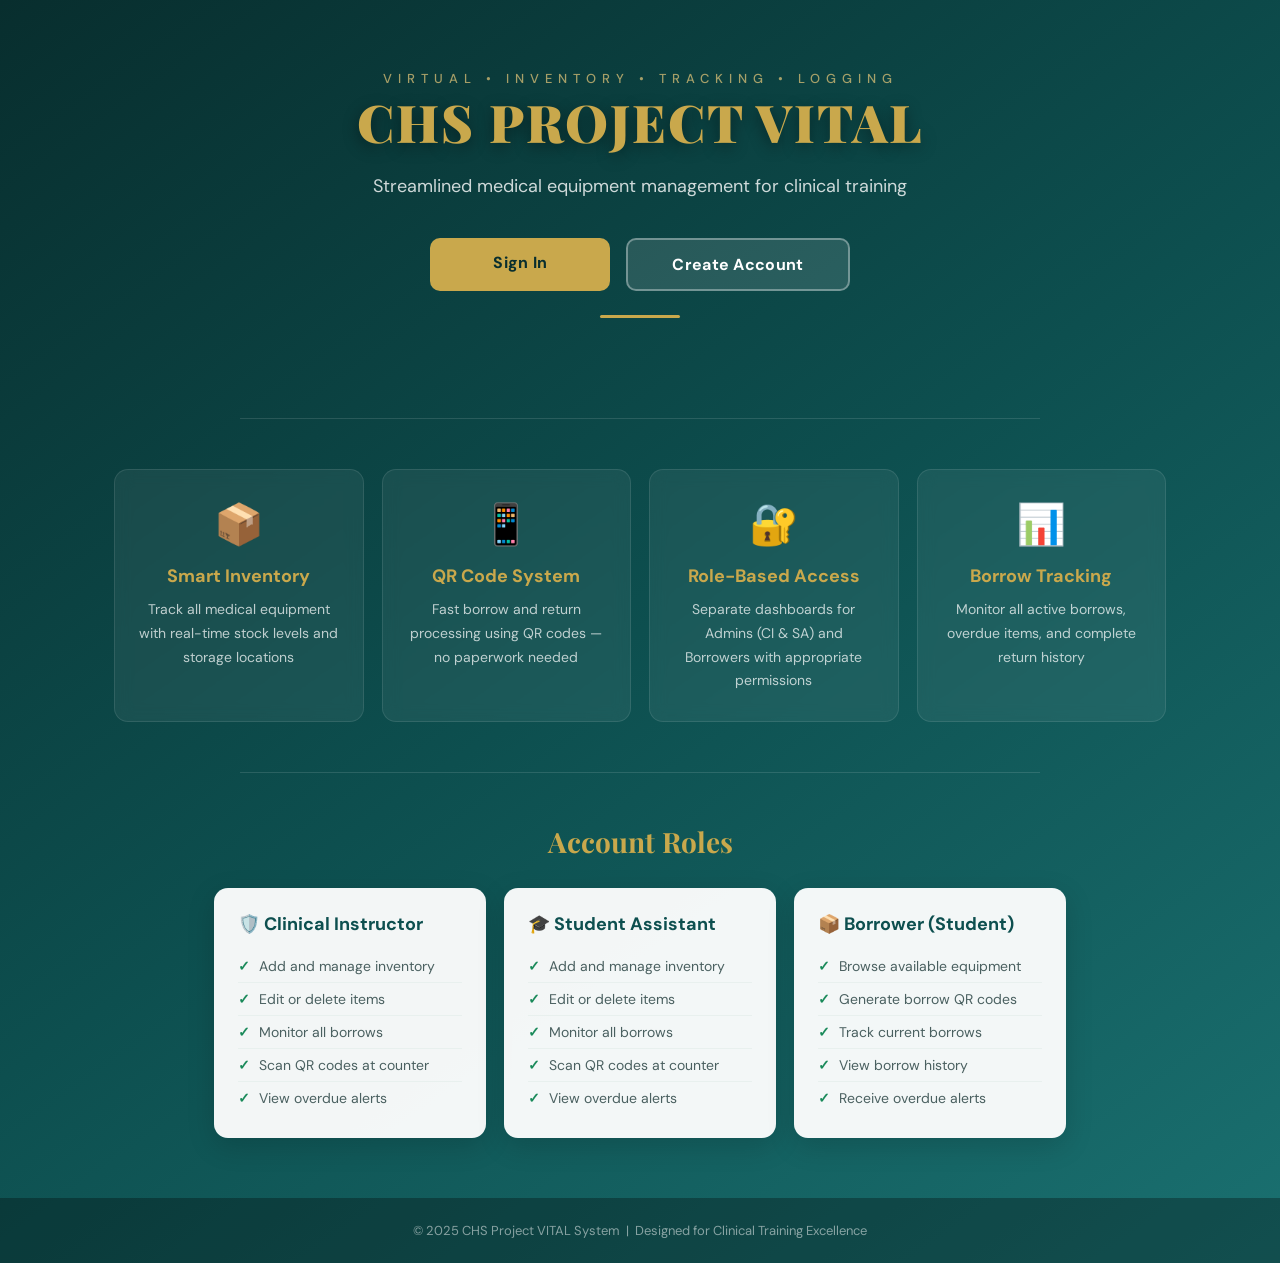
==== index.html @ 92a578ab "Add files via upload" ====
<!DOCTYPE html>
<html lang="en">
<head>
  <meta charset="UTF-8">
  <meta name="viewport" content="width=device-width, initial-scale=1.0">
  <title>CHS VITAL System</title>
  <link rel="stylesheet" href="style.css">
  <style>
    body { padding: 0; background: linear-gradient(145deg, #082e2e 0%, #0d4f4f 50%, #1a7070 100%); min-height: 100vh; }

    .landing-header {
      text-align: center;
      padding: 70px 24px 50px;
      position: relative;
    }

    .landing-header::after {
      content: '';
      display: block;
      width: 80px;
      height: 3px;
      background: var(--accent);
      margin: 24px auto 0;
      border-radius: 2px;
    }

    .landing-header h1 {
      font-family: 'Playfair Display', serif;
      font-size: 52px;
      font-weight: 900;
      color: var(--accent);
      letter-spacing: 2px;
      text-shadow: 0 4px 16px rgba(0,0,0,0.4);
      margin-bottom: 10px;
    }

    .landing-header .sub {
      font-size: 13px;
      color: rgba(232,201,122,0.7);
      letter-spacing: 6px;
      font-weight: 500;
      margin-bottom: 0;
      text-shadow: none;
    }

    .landing-header .tagline {
      font-size: 18px;
      color: rgba(255,255,255,0.8);
      margin-top: 18px;
      font-weight: 400;
      text-shadow: none;
    }

    .cta-row {
      display: flex;
      gap: 16px;
      justify-content: center;
      flex-wrap: wrap;
      margin-top: 40px;
    }

    .cta-btn {
      padding: 14px 44px;
      font-size: 16px;
      font-weight: 700;
      border: none;
      border-radius: 10px;
      cursor: pointer;
      text-decoration: none;
      display: inline-block;
      min-width: 180px;
      text-align: center;
      transition: all 0.3s ease;
      font-family: 'DM Sans', sans-serif;
      letter-spacing: 0.3px;
    }

    .cta-primary {
      background: var(--accent);
      color: var(--primary-dark);
    }

    .cta-primary:hover {
      background: var(--accent-light);
      transform: translateY(-3px);
      box-shadow: 0 10px 28px rgba(201,168,76,0.35);
      text-decoration: none;
    }

    .cta-secondary {
      background: rgba(255,255,255,0.12);
      color: white;
      border: 2px solid rgba(255,255,255,0.35);
    }

    .cta-secondary:hover {
      background: rgba(255,255,255,0.2);
      transform: translateY(-3px);
      text-decoration: none;
      color: white;
    }

    .divider-line {
      border: none;
      border-top: 1px solid rgba(255,255,255,0.12);
      max-width: 800px;
      margin: 50px auto;
    }

    .features {
      display: grid;
      grid-template-columns: repeat(auto-fit, minmax(240px, 1fr));
      gap: 18px;
      max-width: 1100px;
      margin: 0 auto;
      padding: 0 24px;
    }

    .feature-card {
      background: rgba(255,255,255,0.06);
      border: 1px solid rgba(255,255,255,0.1);
      backdrop-filter: blur(8px);
      padding: 28px 24px;
      border-radius: 14px;
      text-align: center;
      transition: all 0.3s ease;
    }

    .feature-card:hover {
      background: rgba(255,255,255,0.1);
      transform: translateY(-4px);
      box-shadow: 0 12px 32px rgba(0,0,0,0.2);
    }

    .feature-icon { font-size: 40px; margin-bottom: 14px; }

    .feature-card h3 { color: var(--accent); font-size: 18px; margin-bottom: 10px; text-shadow: none; }
    .feature-card p  { color: rgba(255,255,255,0.72); font-size: 14px; line-height: 1.7; }

    .roles-section {
      max-width: 900px;
      margin: 0 auto;
      padding: 0 24px 60px;
    }

    .roles-title {
      text-align: center;
      color: var(--accent);
      font-family: 'Playfair Display', serif;
      font-size: 28px;
      margin-bottom: 28px;
      text-shadow: none;
    }

    .roles-grid {
      display: grid;
      grid-template-columns: repeat(auto-fit, minmax(240px, 1fr));
      gap: 18px;
    }

    .role-card {
      background: rgba(255,255,255,0.95);
      padding: 24px;
      border-radius: 14px;
      box-shadow: 0 8px 28px rgba(0,0,0,0.15);
    }

    .role-card h3 { color: var(--primary); font-size: 18px; margin-bottom: 14px; text-shadow: none; }
    .role-card ul { list-style: none; padding: 0; }
    .role-card li {
      padding: 7px 0;
      border-bottom: 1px solid #e8f0ee;
      font-size: 14px;
      color: #4a6060;
    }
    .role-card li:last-child { border-bottom: none; }
    .role-card li::before { content: "✓ "; color: var(--success); font-weight: 700; margin-right: 6px; }

    footer {
      background: rgba(0,0,0,0.3);
      color: rgba(255,255,255,0.5);
      text-align: center;
      padding: 24px;
      font-size: 13px;
    }

    @media (max-width: 600px) {
      .landing-header h1 { font-size: 34px; }
      .landing-header .tagline { font-size: 15px; }
      .cta-row { flex-direction: column; align-items: center; }
      .cta-btn { width: 100%; max-width: 300px; }
    }
  </style>
</head>
<body>

<div class="landing-header">
  <p class="sub">VIRTUAL • INVENTORY • TRACKING • LOGGING</p>
  <h1>CHS PROJECT VITAL</h1>
  <p class="tagline">Streamlined medical equipment management for clinical training</p>

  <div class="cta-row">
    <a href="login.html"    class="cta-btn cta-primary">Sign In</a>
    <a href="register.html" class="cta-btn cta-secondary">Create Account</a>
  </div>
</div>

<hr class="divider-line">

<div class="features">
  <div class="feature-card">
    <div class="feature-icon">📦</div>
    <h3>Smart Inventory</h3>
    <p>Track all medical equipment with real-time stock levels and storage locations</p>
  </div>
  <div class="feature-card">
    <div class="feature-icon">📱</div>
    <h3>QR Code System</h3>
    <p>Fast borrow and return processing using QR codes — no paperwork needed</p>
  </div>
  <div class="feature-card">
    <div class="feature-icon">🔐</div>
    <h3>Role-Based Access</h3>
    <p>Separate dashboards for Admins (CI & SA) and Borrowers with appropriate permissions</p>
  </div>
  <div class="feature-card">
    <div class="feature-icon">📊</div>
    <h3>Borrow Tracking</h3>
    <p>Monitor all active borrows, overdue items, and complete return history</p>
  </div>
</div>

<hr class="divider-line">

<div class="roles-section">
  <h2 class="roles-title">Account Roles</h2>
  <div class="roles-grid">
    <div class="role-card">
      <h3>🛡️ Clinical Instructor</h3>
      <ul>
        <li>Add and manage inventory</li>
        <li>Edit or delete items</li>
        <li>Monitor all borrows</li>
        <li>Scan QR codes at counter</li>
        <li>View overdue alerts</li>
      </ul>
    </div>
    <div class="role-card">
      <h3>🎓 Student Assistant</h3>
      <ul>
        <li>Add and manage inventory</li>
        <li>Edit or delete items</li>
        <li>Monitor all borrows</li>
        <li>Scan QR codes at counter</li>
        <li>View overdue alerts</li>
      </ul>
    </div>
    <div class="role-card">
      <h3>📦 Borrower (Student)</h3>
      <ul>
        <li>Browse available equipment</li>
        <li>Generate borrow QR codes</li>
        <li>Track current borrows</li>
        <li>View borrow history</li>
        <li>Receive overdue alerts</li>
      </ul>
    </div>
  </div>
</div>

<footer>
  &copy; 2025 CHS Project VITAL System &nbsp;|&nbsp; Designed for Clinical Training Excellence
</footer>

<script src="app.js"></script>
</body>
</html>
---- style.css ----
@import url('https://fonts.googleapis.com/css2?family=Playfair+Display:wght@700;900&family=DM+Sans:wght@300;400;500;600;700&display=swap');

:root {
  --primary: #0d4f4f;
  --primary-light: #1a7070;
  --primary-dark: #082e2e;
  --accent: #c9a84c;
  --accent-light: #e8c97a;
  --danger: #c0392b;
  --success: #1a8a5a;
  --warning: #d4830a;
  --surface: #ffffff;
  --surface-alt: #f4f7f6;
  --border: #d0ddd9;
  --text-main: #1a2e2e;
  --text-muted: #5a7070;
  --shadow-sm: 0 2px 8px rgba(13,79,79,0.08);
  --shadow-md: 0 6px 24px rgba(13,79,79,0.12);
  --shadow-lg: 0 16px 48px rgba(13,79,79,0.18);
  --radius: 10px;
  --radius-lg: 16px;
}

* {
  margin: 0;
  padding: 0;
  box-sizing: border-box;
}

body {
  font-family: 'DM Sans', sans-serif;
  background: #eaf2f0;
  min-height: 100vh;
  color: var(--text-main);
}

body.dashboard-body {
  background: #e8f0ef;
  padding: 0;
}

/* ─── PAGE HEADER ─────────────────────────────── */
.page-header {
  background: linear-gradient(135deg, var(--primary-dark) 0%, var(--primary) 60%, var(--primary-light) 100%);
  padding: 28px 30px;
  text-align: center;
  border-bottom: 3px solid var(--accent);
  position: relative;
  overflow: hidden;
}

.page-header::before {
  content: '';
  position: absolute;
  inset: 0;
  background: url("data:image/svg+xml,%3Csvg width='60' height='60' viewBox='0 0 60 60' xmlns='http://www.w3.org/2000/svg'%3E%3Cg fill='none' fill-rule='evenodd'%3E%3Cg fill='%23c9a84c' fill-opacity='0.06'%3E%3Cpath d='M36 34v-4h-2v4h-4v2h4v4h2v-4h4v-2h-4zm0-30V0h-2v4h-4v2h4v4h2V6h4V4h-4zM6 34v-4H4v4H0v2h4v4h2v-4h4v-2H6zM6 4V0H4v4H0v2h4v4h2V6h4V4H6z'/%3E%3C/g%3E%3C/g%3E%3C/svg%3E");
  pointer-events: none;
}

.header-title {
  font-family: 'Playfair Display', serif;
  font-size: 38px;
  font-weight: 900;
  color: var(--accent);
  letter-spacing: 2px;
  text-shadow: 0 2px 8px rgba(0,0,0,0.4);
  position: relative;
}

.header-subtitle {
  font-size: 13px;
  color: rgba(232, 201, 122, 0.85);
  letter-spacing: 6px;
  margin-top: 8px;
  font-weight: 500;
  position: relative;
}

@media (max-width: 600px) {
  .page-header { padding: 20px 15px; }
  .header-title { font-size: 24px; letter-spacing: 1px; }
  .header-subtitle { font-size: 10px; letter-spacing: 3px; }
}

/* ─── NAVBAR ──────────────────────────────────── */
.navbar {
  background: var(--surface);
  padding: 14px 24px;
  display: flex;
  justify-content: space-between;
  align-items: center;
  box-shadow: var(--shadow-sm);
  border-bottom: 1px solid var(--border);
  position: sticky;
  top: 0;
  z-index: 100;
}

.navbar h1 {
  font-family: 'DM Sans', sans-serif;
  font-size: 18px;
  font-weight: 700;
  color: var(--primary);
}

.navbar-right {
  display: flex;
  gap: 12px;
  align-items: center;
}

.navbar-right span {
  font-size: 14px;
  color: var(--text-muted);
  font-weight: 500;
}

.navbar-right strong {
  color: var(--primary);
}

/* ─── HAMBURGER / SIDE MENU ───────────────────── */
.menu-toggle {
  background: transparent !important;
  color: var(--primary) !important;
  font-size: 22px !important;
  padding: 6px 10px !important;
  margin: 0 !important;
  border: 1.5px solid var(--border) !important;
  border-radius: 8px !important;
  cursor: pointer;
  width: auto !important;
  transition: all 0.2s ease;
}

.menu-toggle:hover {
  background: var(--surface-alt) !important;
  transform: none !important;
  box-shadow: none !important;
}

.side-menu {
  position: fixed;
  right: -320px;
  top: 0;
  width: 290px;
  height: 100vh;
  background: var(--primary-dark);
  box-shadow: -4px 0 20px rgba(0,0,0,0.25);
  z-index: 999;
  transition: right 0.3s ease;
  padding: 20px;
}

.side-menu.active {
  right: 0;
  display: block;
}

.side-menu .close-btn {
  position: absolute;
  top: 14px;
  right: 14px;
  background: rgba(255,255,255,0.1);
  border: none;
  border-radius: 50%;
  width: 32px;
  height: 32px;
  font-size: 16px;
  cursor: pointer;
  color: white;
  display: flex;
  align-items: center;
  justify-content: center;
}

.side-menu-header {
  padding: 20px 0 24px;
  border-bottom: 1px solid rgba(255,255,255,0.1);
  margin-bottom: 16px;
}

.side-menu-header p {
  color: rgba(255,255,255,0.6);
  font-size: 12px;
  margin-top: 4px;
}

.side-menu-header strong {
  color: var(--accent);
  font-size: 15px;
  display: block;
}

.side-menu .menu-content {
  display: flex;
  flex-direction: column;
  gap: 6px;
}

.side-menu .menu-btn {
  padding: 12px 16px;
  background: rgba(255,255,255,0.07);
  border: 1px solid rgba(255,255,255,0.1);
  border-radius: 8px;
  cursor: pointer;
  text-align: left;
  font-size: 14px;
  font-weight: 500;
  transition: all 0.2s ease;
  width: 100%;
  color: rgba(255,255,255,0.88);
  font-family: 'DM Sans', sans-serif;
}

.side-menu .menu-btn:hover {
  background: rgba(201, 168, 76, 0.2);
  border-color: rgba(201, 168, 76, 0.4);
  transform: translateX(4px);
}

.side-menu .menu-btn.danger {
  color: #ff8080;
}

/* ─── MODALS ──────────────────────────────────── */
.modal {
  display: none;
  position: fixed;
  z-index: 1000;
  inset: 0;
  background: rgba(8,46,46,0.55);
  backdrop-filter: blur(4px);
  animation: fadeIn 0.25s ease;
}

.modal.active {
  display: flex;
  justify-content: center;
  align-items: center;
  padding: 20px;
}

.modal-content {
  background: var(--surface);
  border-radius: var(--radius-lg);
  box-shadow: var(--shadow-lg);
  max-width: 480px;
  width: 100%;
  max-height: 90vh;
  overflow-y: auto;
}

.modal-header {
  display: flex;
  justify-content: space-between;
  align-items: center;
  padding: 18px 24px;
  background: var(--primary);
  border-radius: var(--radius-lg) var(--radius-lg) 0 0;
}

.modal-header h3 {
  color: var(--accent);
  font-family: 'Playfair Display', serif;
  font-size: 18px;
  font-weight: 700;
  margin: 0;
  text-shadow: none;
}

.modal-header .close-btn {
  background: rgba(255,255,255,0.15);
  border: none;
  border-radius: 50%;
  width: 30px;
  height: 30px;
  font-size: 16px;
  cursor: pointer;
  color: white;
  display: flex;
  align-items: center;
  justify-content: center;
}

.modal-body {
  padding: 28px 24px;
  background: var(--surface);
  color: var(--text-main);
}

@keyframes fadeIn {
  from { opacity: 0; }
  to { opacity: 1; }
}

/* ─── AUTH CONTAINER ──────────────────────────── */
.auth-page {
  min-height: 100vh;
  background: linear-gradient(145deg, var(--primary-dark) 0%, var(--primary) 50%, var(--primary-light) 100%);
  display: flex;
  flex-direction: column;
  align-items: center;
  justify-content: flex-start;
  padding: 0 16px 40px;
}

.auth-header {
  padding: 36px 30px 28px;
  text-align: center;
  width: 100%;
  max-width: 500px;
  border-bottom: 1px solid rgba(201, 168, 76, 0.25);
  margin-bottom: 28px;
}

.auth-header .logo-text {
  font-family: 'Playfair Display', serif;
  font-size: 32px;
  font-weight: 900;
  color: var(--accent);
  letter-spacing: 1.5px;
  display: block;
}

.auth-header .logo-sub {
  font-size: 11px;
  color: rgba(232, 201, 122, 0.7);
  letter-spacing: 5px;
  margin-top: 6px;
  display: block;
}

.auth-card {
  background: var(--surface);
  border-radius: var(--radius-lg);
  box-shadow: var(--shadow-lg);
  padding: 36px 32px;
  width: 100%;
  max-width: 460px;
  animation: slideUp 0.4s ease;
}

.auth-card h2 {
  font-family: 'Playfair Display', serif;
  font-size: 26px;
  color: var(--primary);
  margin-bottom: 6px;
  text-shadow: none;
}

.auth-card .subtitle {
  font-size: 14px;
  color: var(--text-muted);
  margin-bottom: 28px;
}

@keyframes slideUp {
  from { opacity: 0; transform: translateY(24px); }
  to { opacity: 1; transform: translateY(0); }
}

/* ─── FORM ELEMENTS ───────────────────────────── */
.form-group {
  margin-bottom: 18px;
}

label {
  display: block;
  margin-bottom: 6px;
  color: var(--text-main);
  font-weight: 600;
  font-size: 13px;
  letter-spacing: 0.3px;
}

input, select, textarea {
  width: 100%;
  padding: 11px 14px;
  border: 1.5px solid var(--border);
  border-radius: var(--radius);
  font-size: 15px;
  color: var(--text-main);
  background: var(--surface);
  transition: border-color 0.25s, box-shadow 0.25s;
  font-family: 'DM Sans', sans-serif;
}

input:focus, select:focus, textarea:focus {
  outline: none;
  border-color: var(--primary);
  box-shadow: 0 0 0 3px rgba(13,79,79,0.1);
}

input::placeholder { color: #a0b0b0; }

/* ─── BUTTONS ─────────────────────────────────── */
button {
  background: var(--primary);
  color: white;
  border: none;
  padding: 12px 18px;
  width: 100%;
  border-radius: var(--radius);
  font-size: 15px;
  font-weight: 600;
  cursor: pointer;
  transition: all 0.25s ease;
  margin-top: 8px;
  font-family: 'DM Sans', sans-serif;
  letter-spacing: 0.2px;
}

button:hover:not(:disabled) {
  background: var(--primary-light);
  transform: translateY(-2px);
  box-shadow: 0 6px 18px rgba(13,79,79,0.3);
}

button:disabled {
  opacity: 0.55;
  cursor: not-allowed;
}

.btn-accent {
  background: var(--accent) !important;
  color: var(--primary-dark) !important;
}

.btn-accent:hover:not(:disabled) {
  background: var(--accent-light) !important;
  box-shadow: 0 6px 18px rgba(201,168,76,0.35) !important;
}

.btn-danger {
  background: var(--danger) !important;
  color: white !important;
}

.btn-danger:hover:not(:disabled) {
  background: #a93226 !important;
}

.btn-success {
  background: var(--success) !important;
  color: white !important;
}

.btn-secondary {
  background: var(--surface-alt) !important;
  color: var(--text-main) !important;
  border: 1.5px solid var(--border);
}

.btn-sm {
  padding: 7px 14px !important;
  font-size: 13px !important;
  width: auto !important;
  margin-top: 0 !important;
}

/* ─── AUTH LINKS ──────────────────────────────── */
.auth-link {
  text-align: center;
  margin-top: 20px;
  font-size: 14px;
  color: var(--text-muted);
}

.auth-link a {
  color: var(--primary);
  font-weight: 600;
  text-decoration: none;
}

.auth-link a:hover { text-decoration: underline; }

/* ─── DASHBOARD LAYOUT ────────────────────────── */
.dashboard-main {
  padding: 24px 20px 40px;
  max-width: 900px;
  margin: 0 auto;
}

/* ─── TABS ────────────────────────────────────── */
.tabs {
  display: flex;
  gap: 0;
  margin-bottom: 28px;
  background: var(--surface);
  border-radius: var(--radius);
  padding: 5px;
  box-shadow: var(--shadow-sm);
}

.tab-btn {
  flex: 1;
  padding: 10px 14px;
  background: transparent;
  border: none;
  border-radius: 7px;
  cursor: pointer;
  font-weight: 600;
  font-size: 13px;
  color: var(--text-muted);
  transition: all 0.25s ease;
  font-family: 'DM Sans', sans-serif;
  position: relative;
  white-space: nowrap;
}

.tab-btn.active {
  background: var(--primary);
  color: white;
  box-shadow: var(--shadow-sm);
}

.tab-btn .badge {
  position: absolute;
  top: 4px;
  right: 4px;
  background: var(--danger);
  color: white;
  border-radius: 50%;
  padding: 1px 5px;
  font-size: 10px;
  font-weight: bold;
  line-height: 1.4;
}

.tab-content {
  display: none;
}

.tab-content.active {
  display: block;
  animation: fadeIn 0.2s ease;
}

/* ─── CARDS ───────────────────────────────────── */
.card {
  background: var(--surface);
  border-radius: var(--radius-lg);
  box-shadow: var(--shadow-sm);
  padding: 24px;
  margin-bottom: 20px;
  border: 1px solid var(--border);
}

.card h3 {
  font-family: 'Playfair Display', serif;
  font-size: 18px;
  color: var(--primary);
  margin-bottom: 18px;
  text-shadow: none;
  padding-bottom: 12px;
  border-bottom: 1px solid var(--border);
}

/* ─── TABLES ──────────────────────────────────── */
.table-wrapper {
  overflow-x: auto;
  border-radius: var(--radius);
  border: 1px solid var(--border);
}

table {
  width: 100%;
  border-collapse: collapse;
  background: var(--surface);
}

thead {
  background: var(--primary);
}

th {
  padding: 13px 14px;
  text-align: left;
  font-weight: 600;
  font-size: 12px;
  color: rgba(255,255,255,0.9);
  letter-spacing: 0.6px;
  text-transform: uppercase;
}

td {
  padding: 11px 14px;
  border-bottom: 1px solid var(--border);
  font-size: 14px;
  color: var(--text-main);
}

tr:last-child td { border-bottom: none; }

tr:hover td { background: #f0f7f5; }

td[contenteditable] {
  cursor: text;
  background: #fffbea;
}

td[contenteditable]:focus {
  background: #fff8d6;
  outline: 2px solid var(--accent);
}

/* ─── BORROW / RECORD CARDS ───────────────────── */
.borrow-record {
  background: var(--surface-alt);
  padding: 16px 18px;
  margin: 10px 0;
  border-radius: var(--radius);
  border-left: 4px solid var(--accent);
  border: 1px solid var(--border);
  border-left: 4px solid var(--accent);
  transition: box-shadow 0.2s;
}

.borrow-record:hover {
  box-shadow: var(--shadow-sm);
}

.borrow-record.overdue {
  border-left-color: var(--danger);
  background: #fff5f5;
}

.borrow-header {
  font-weight: 700;
  color: var(--primary);
  margin-bottom: 8px;
  font-size: 15px;
}

.borrow-info {
  font-size: 13px;
  color: var(--text-muted);
  line-height: 1.8;
}

.borrowed-item {
  background: var(--surface);
  padding: 16px 18px;
  margin: 10px 0;
  border-radius: var(--radius);
  border: 1px solid var(--border);
  border-left: 4px solid var(--primary);
}

.borrowed-item-header {
  font-weight: 700;
  color: var(--primary);
  margin-bottom: 8px;
}

.borrowed-item-info {
  font-size: 13px;
  color: var(--text-muted);
  line-height: 1.8;
}

/* ─── STATUS BADGES ───────────────────────────── */
.status-badge {
  display: inline-flex;
  align-items: center;
  padding: 3px 10px;
  border-radius: 20px;
  font-size: 12px;
  font-weight: 600;
  margin-top: 8px;
}

.status-borrowed {
  background: #fff3cd;
  color: #8a6400;
}

.status-returned {
  background: #d4f3e8;
  color: #1a6e4a;
}

.status-overdue {
  background: #fde8e8;
  color: var(--danger);
}

/* ─── WARNING BOX ─────────────────────────────── */
.warning {
  background: #fff8e6;
  padding: 14px 18px;
  border-radius: var(--radius);
  color: #7a5500;
  margin-bottom: 18px;
  border: 1px solid #f0d080;
  border-left: 4px solid var(--warning);
  font-size: 14px;
}

/* ─── ITEMS LIST (BORROW) ─────────────────────── */
.items-list {
  max-height: 360px;
  overflow-y: auto;
  border: 1.5px solid var(--border);
  border-radius: var(--radius);
  background: var(--surface-alt);
  padding: 8px;
}

.item-label {
  display: flex;
  align-items: center;
  gap: 10px;
  padding: 10px 12px;
  margin: 4px 0;
  background: var(--surface);
  border-radius: 8px;
  cursor: pointer;
  transition: all 0.2s ease;
  font-size: 14px;
  border: 1px solid transparent;
}

.item-label:hover {
  background: #e8f4f1;
  border-color: var(--primary-light);
}

.item-checkbox {
  accent-color: var(--primary);
  width: 16px;
  height: 16px;
  cursor: pointer;
}

/* ─── QR ──────────────────────────────────────── */
.qr-container {
  text-align: center;
  margin: 20px 0;
  padding: 24px;
  background: var(--surface-alt);
  border-radius: var(--radius-lg);
  border: 1px dashed var(--border);
}

#qrcode {
  max-width: 300px;
  margin: 0 auto;
  display: block;
}

/* ─── NOTIFICATIONS ───────────────────────────── */
.notification {
  position: fixed;
  bottom: 24px;
  right: 24px;
  padding: 14px 20px;
  border-radius: var(--radius);
  color: white;
  font-weight: 600;
  font-size: 14px;
  z-index: 9999;
  opacity: 0;
  transform: translateY(20px);
  transition: all 0.3s ease;
  max-width: 380px;
  box-shadow: var(--shadow-lg);
}

.notification.show {
  opacity: 1;
  transform: translateY(0);
}

.notification-success { background: var(--success); }
.notification-error { background: var(--danger); }
.notification-info { background: var(--primary); }

/* ─── EMPTY STATE ─────────────────────────────── */
.empty-state {
  text-align: center;
  padding: 40px 20px;
  color: var(--text-muted);
  font-size: 15px;
}

.empty-state .icon { font-size: 40px; margin-bottom: 12px; }

/* ─── INFO HINT BOX ───────────────────────────── */
.hint-box {
  background: #e8f4ff;
  border: 1px solid #b8d8f8;
  border-left: 4px solid #3b82f6;
  padding: 14px 18px;
  border-radius: var(--radius);
  font-size: 13.5px;
  color: #1e4a7a;
  margin-bottom: 18px;
  line-height: 1.7;
}

/* ─── ROLE BADGE ──────────────────────────────── */
.role-badge {
  display: inline-block;
  padding: 3px 10px;
  border-radius: 20px;
  font-size: 11px;
  font-weight: 700;
  letter-spacing: 0.5px;
  text-transform: uppercase;
}

.role-admin { background: #d4f3e8; color: var(--primary); }
.role-sa { background: #e8f0ff; color: #2d4fa0; }
.role-borrower { background: #fff3cd; color: #8a6400; }

/* ─── SCANNER PAGE ────────────────────────────── */
.scanner-wrapper {
  max-width: 620px;
  margin: 0 auto;
  padding: 20px;
}

/* ─── DIVIDER ─────────────────────────────────── */
hr.section-divider {
  border: none;
  border-top: 1px solid var(--border);
  margin: 24px 0;
}

/* ─── RESPONSIVE ──────────────────────────────── */
@media (max-width: 600px) {
  .dashboard-main { padding: 16px 12px 30px; }

  .auth-card { padding: 24px 18px; }

  .tabs { gap: 0; padding: 4px; }
  .tab-btn { font-size: 11px; padding: 9px 8px; }

  .card { padding: 16px; }

  .notification {
    bottom: 12px;
    right: 12px;
    left: 12px;
    max-width: none;
  }

  table { font-size: 12px; }
  th, td { padding: 8px 10px; }

  .navbar { padding: 12px 14px; }
  .navbar h1 { font-size: 15px; }
}
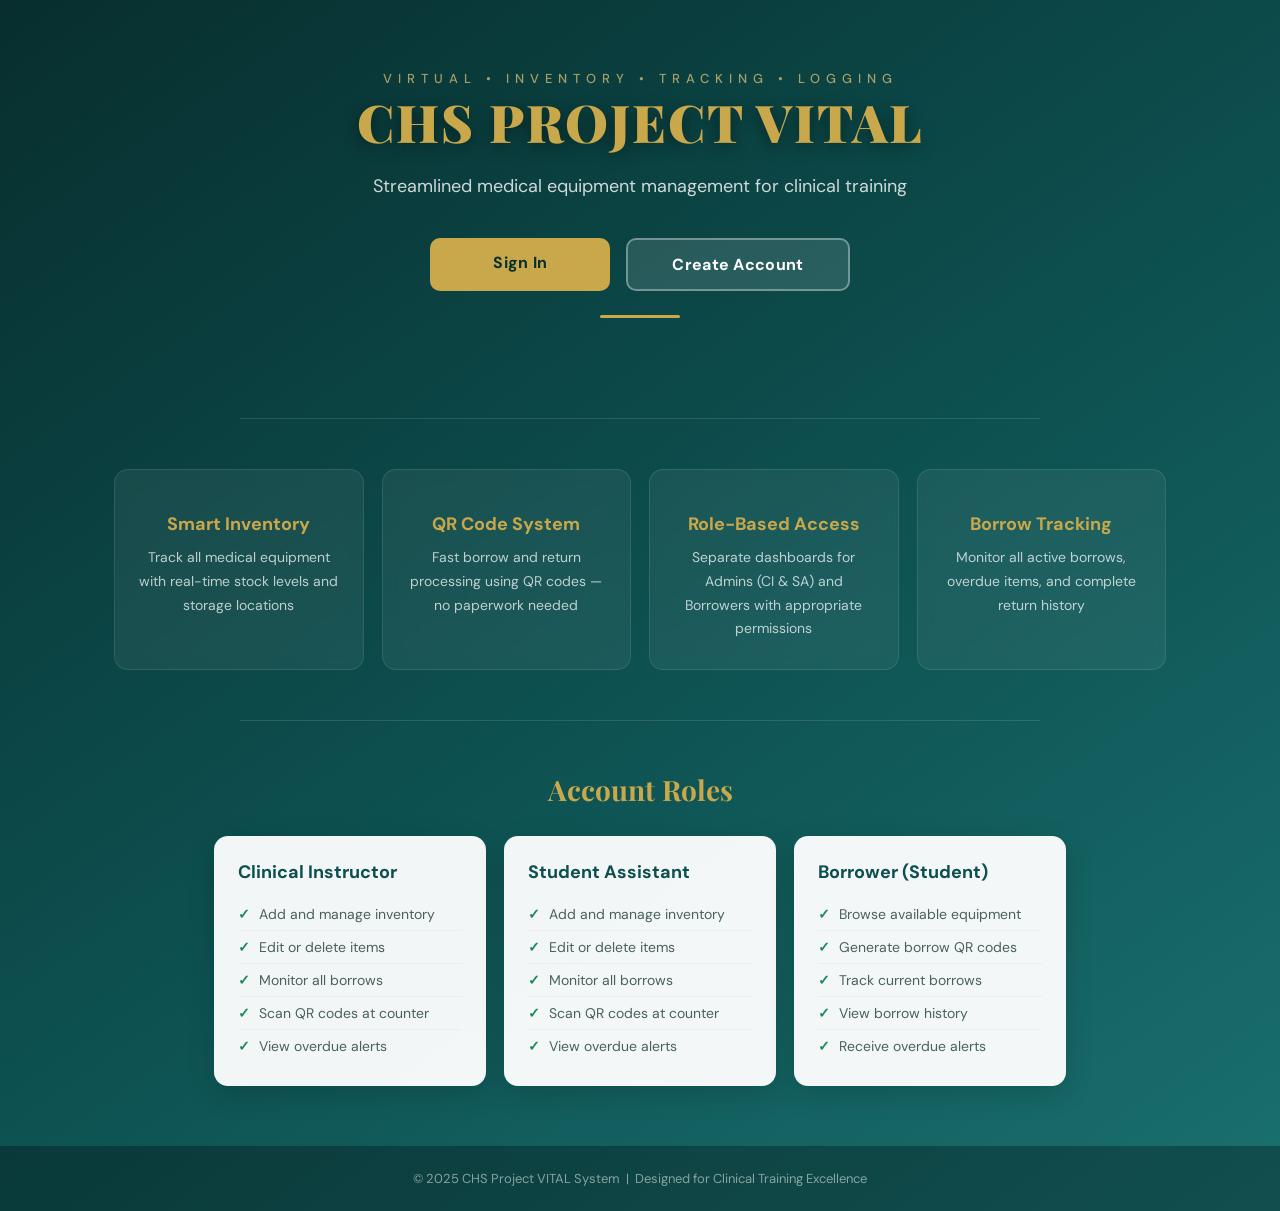
==== commit c3fbc4fa: "Add files via upload" ====
--- a/index.html
+++ b/index.html
@@ -1,12 +1,6 @@
 <!DOCTYPE html>
 <html lang="en">
-<head>
-  <meta charset="UTF-8">
-  <meta name="viewport" content="width=device-width, initial-scale=1.0">
-  <title>CHS VITAL System</title>
-  <link rel="stylesheet" href="style.css">
-  <style>
-    body { padding: 0; background: linear-gradient(145deg, #082e2e 0%, #0d4f4f 50%, #1a7070 100%); min-height: 100vh; }
+<head> <meta charset="UTF-8"> <meta name="viewport" content="width=device-width, initial-scale=1.0"> <title>CHS VITAL System</title> <link rel="stylesheet" href="style.css"> <style> body { padding: 0; background: linear-gradient(145deg, #082e2e 0%, #0d4f4f 50%, #1a7070 100%); min-height: 100vh; }
 
     .landing-header {
       text-align: center;
@@ -192,86 +186,10 @@
     }
   </style>
 </head>
-<body>
-
-<div class="landing-header">
-  <p class="sub">VIRTUAL • INVENTORY • TRACKING • LOGGING</p>
-  <h1>CHS PROJECT VITAL</h1>
-  <p class="tagline">Streamlined medical equipment management for clinical training</p>
-
-  <div class="cta-row">
-    <a href="login.html"    class="cta-btn cta-primary">Sign In</a>
-    <a href="register.html" class="cta-btn cta-secondary">Create Account</a>
-  </div>
-</div>
-
-<hr class="divider-line">
-
-<div class="features">
-  <div class="feature-card">
-    <div class="feature-icon">📦</div>
-    <h3>Smart Inventory</h3>
-    <p>Track all medical equipment with real-time stock levels and storage locations</p>
-  </div>
-  <div class="feature-card">
-    <div class="feature-icon">📱</div>
-    <h3>QR Code System</h3>
-    <p>Fast borrow and return processing using QR codes — no paperwork needed</p>
-  </div>
-  <div class="feature-card">
-    <div class="feature-icon">🔐</div>
-    <h3>Role-Based Access</h3>
-    <p>Separate dashboards for Admins (CI & SA) and Borrowers with appropriate permissions</p>
-  </div>
-  <div class="feature-card">
-    <div class="feature-icon">📊</div>
-    <h3>Borrow Tracking</h3>
-    <p>Monitor all active borrows, overdue items, and complete return history</p>
-  </div>
-</div>
-
-<hr class="divider-line">
-
-<div class="roles-section">
-  <h2 class="roles-title">Account Roles</h2>
-  <div class="roles-grid">
-    <div class="role-card">
-      <h3>🛡️ Clinical Instructor</h3>
-      <ul>
-        <li>Add and manage inventory</li>
-        <li>Edit or delete items</li>
-        <li>Monitor all borrows</li>
-        <li>Scan QR codes at counter</li>
-        <li>View overdue alerts</li>
-      </ul>
-    </div>
-    <div class="role-card">
-      <h3>🎓 Student Assistant</h3>
-      <ul>
-        <li>Add and manage inventory</li>
-        <li>Edit or delete items</li>
-        <li>Monitor all borrows</li>
-        <li>Scan QR codes at counter</li>
-        <li>View overdue alerts</li>
-      </ul>
-    </div>
-    <div class="role-card">
-      <h3>📦 Borrower (Student)</h3>
-      <ul>
-        <li>Browse available equipment</li>
-        <li>Generate borrow QR codes</li>
-        <li>Track current borrows</li>
-        <li>View borrow history</li>
-        <li>Receive overdue alerts</li>
-      </ul>
-    </div>
-  </div>
-</div>
-
-<footer>
-  &copy; 2025 CHS Project VITAL System &nbsp;|&nbsp; Designed for Clinical Training Excellence
-</footer>
-
-<script src="app.js"></script>
+<body> <div class="landing-header"> <p class="sub">VIRTUAL • INVENTORY • TRACKING • LOGGING</p> <h1>CHS PROJECT VITAL</h1> <p class="tagline">Streamlined medical equipment management for clinical training</p> <div class="cta-row"> <a href="login.html"    class="cta-btn cta-primary">Sign In</a> <a href="register.html" class="cta-btn cta-secondary">Create Account</a> </div>
+</div> <hr class="divider-line"> <div class="features"> <div class="feature-card"> <div class="feature-icon"></div> <h3>Smart Inventory</h3> <p>Track all medical equipment with real-time stock levels and storage locations</p> </div> <div class="feature-card"> <div class="feature-icon"></div> <h3>QR Code System</h3> <p>Fast borrow and return processing using QR codes — no paperwork needed</p> </div> <div class="feature-card"> <div class="feature-icon"></div> <h3>Role-Based Access</h3> <p>Separate dashboards for Admins (CI & SA) and Borrowers with appropriate permissions</p> </div> <div class="feature-card"> <div class="feature-icon"></div> <h3>Borrow Tracking</h3> <p>Monitor all active borrows, overdue items, and complete return history</p> </div>
+</div> <hr class="divider-line"> <div class="roles-section"> <h2 class="roles-title">Account Roles</h2> <div class="roles-grid"> <div class="role-card"> <h3> Clinical Instructor</h3> <ul> <li>Add and manage inventory</li> <li>Edit or delete items</li> <li>Monitor all borrows</li> <li>Scan QR codes at counter</li> <li>View overdue alerts</li> </ul> </div> <div class="role-card"> <h3> Student Assistant</h3> <ul> <li>Add and manage inventory</li> <li>Edit or delete items</li> <li>Monitor all borrows</li> <li>Scan QR codes at counter</li> <li>View overdue alerts</li> </ul> </div> <div class="role-card"> <h3> Borrower (Student)</h3> <ul> <li>Browse available equipment</li> <li>Generate borrow QR codes</li> <li>Track current borrows</li> <li>View borrow history</li> <li>Receive overdue alerts</li> </ul> </div> </div>
+</div> <footer> &copy; 2025 CHS Project VITAL System &nbsp;|&nbsp; Designed for Clinical Training Excellence
+</footer> <script src="app.js"></script>
 </body>
 </html>
--- a/style.css
+++ b/style.css
@@ -232,13 +232,14 @@
   background: rgba(8,46,46,0.55);
   backdrop-filter: blur(4px);
   animation: fadeIn 0.25s ease;
-}
-
-.modal.active {
-  display: flex;
+  /* Centering always present so style.display="flex" works correctly */
   justify-content: center;
   align-items: center;
   padding: 20px;
+}
+
+.modal.active {
+  display: flex;
 }
 
 .modal-content {
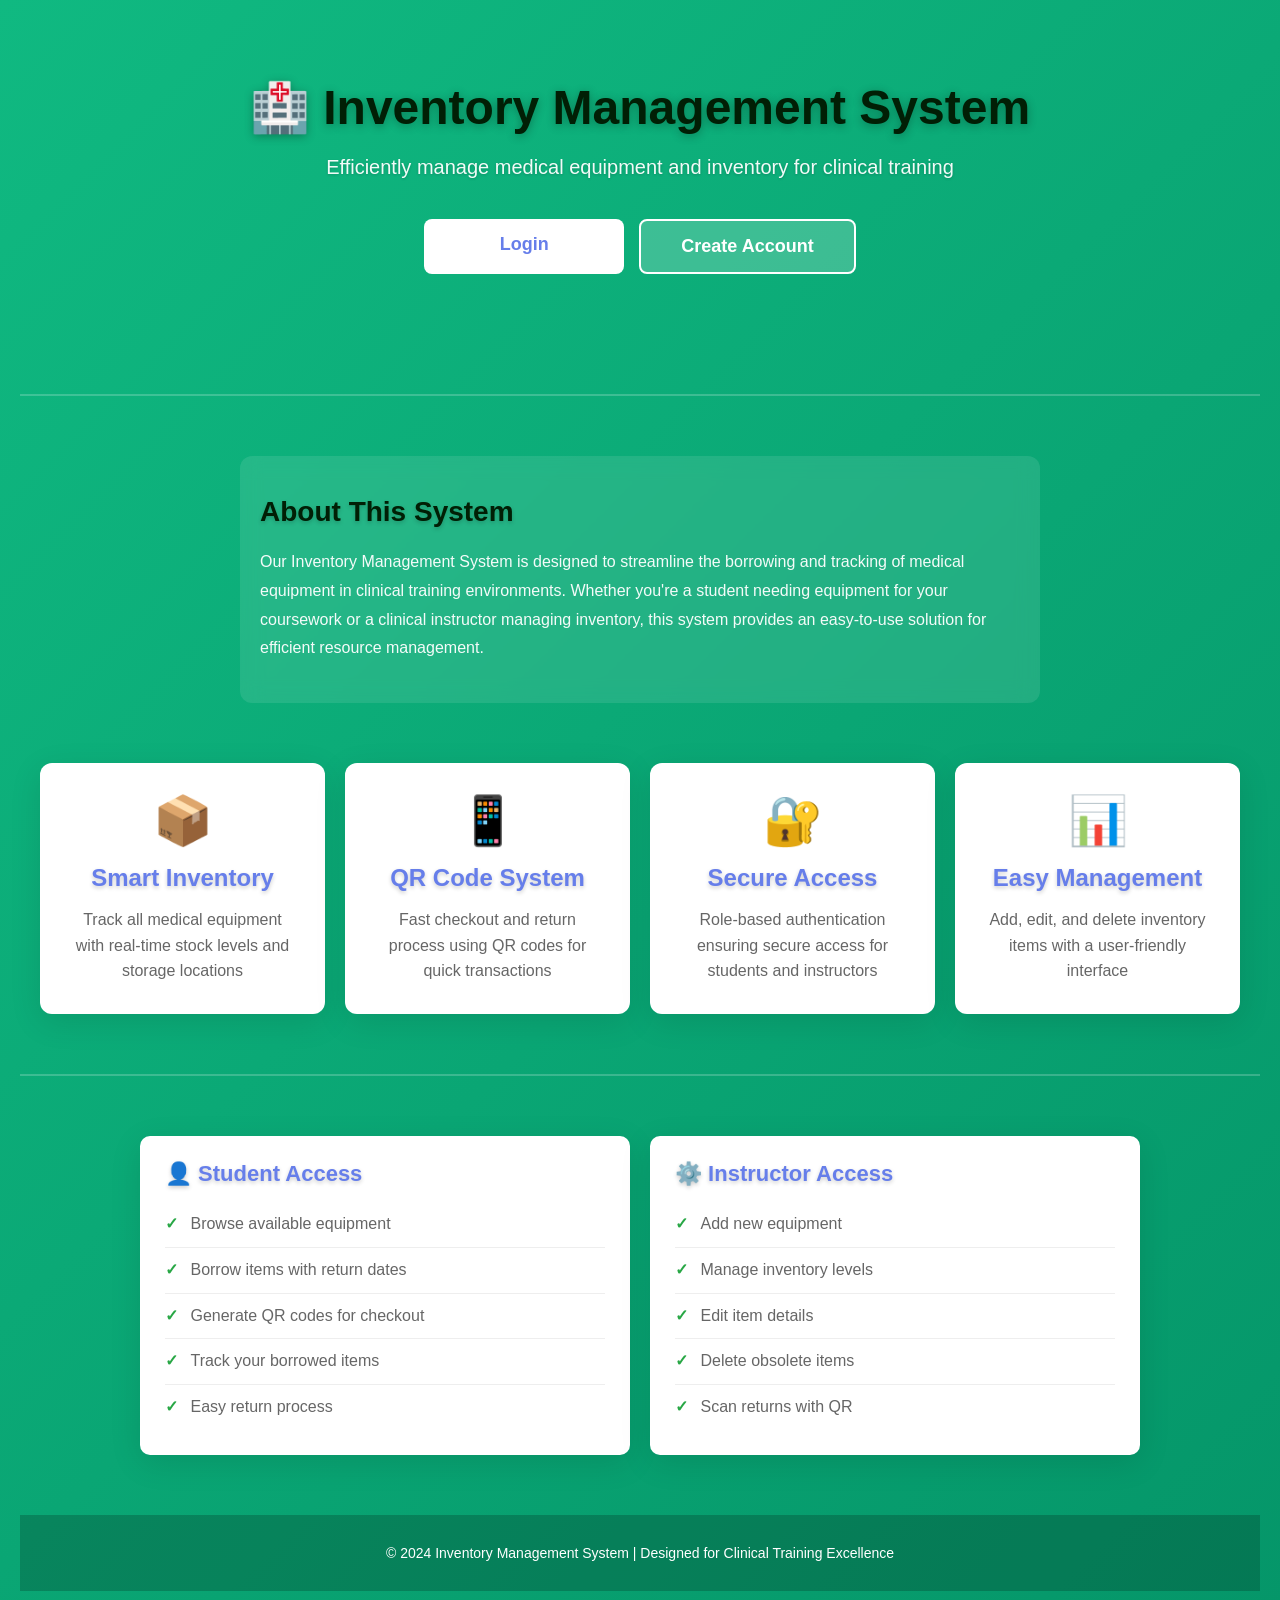
==== commit cc801e09: "Add files via upload" ====
--- a/index.html
+++ b/index.html
@@ -1,195 +1,305 @@
-<!DOCTYPE html>
-<html lang="en">
-<head> <meta charset="UTF-8"> <meta name="viewport" content="width=device-width, initial-scale=1.0"> <title>CHS VITAL System</title> <link rel="stylesheet" href="style.css"> <style> body { padding: 0; background: linear-gradient(145deg, #082e2e 0%, #0d4f4f 50%, #1a7070 100%); min-height: 100vh; }
-
-    .landing-header {
-      text-align: center;
-      padding: 70px 24px 50px;
-      position: relative;
-    }
-
-    .landing-header::after {
-      content: '';
-      display: block;
-      width: 80px;
-      height: 3px;
-      background: var(--accent);
-      margin: 24px auto 0;
-      border-radius: 2px;
-    }
-
-    .landing-header h1 {
-      font-family: 'Playfair Display', serif;
-      font-size: 52px;
-      font-weight: 900;
-      color: var(--accent);
-      letter-spacing: 2px;
-      text-shadow: 0 4px 16px rgba(0,0,0,0.4);
-      margin-bottom: 10px;
-    }
-
-    .landing-header .sub {
-      font-size: 13px;
-      color: rgba(232,201,122,0.7);
-      letter-spacing: 6px;
-      font-weight: 500;
-      margin-bottom: 0;
-      text-shadow: none;
-    }
-
-    .landing-header .tagline {
-      font-size: 18px;
-      color: rgba(255,255,255,0.8);
-      margin-top: 18px;
-      font-weight: 400;
-      text-shadow: none;
-    }
-
-    .cta-row {
-      display: flex;
-      gap: 16px;
-      justify-content: center;
-      flex-wrap: wrap;
-      margin-top: 40px;
-    }
-
-    .cta-btn {
-      padding: 14px 44px;
-      font-size: 16px;
-      font-weight: 700;
-      border: none;
-      border-radius: 10px;
-      cursor: pointer;
-      text-decoration: none;
-      display: inline-block;
-      min-width: 180px;
-      text-align: center;
-      transition: all 0.3s ease;
-      font-family: 'DM Sans', sans-serif;
-      letter-spacing: 0.3px;
-    }
-
-    .cta-primary {
-      background: var(--accent);
-      color: var(--primary-dark);
-    }
-
-    .cta-primary:hover {
-      background: var(--accent-light);
-      transform: translateY(-3px);
-      box-shadow: 0 10px 28px rgba(201,168,76,0.35);
-      text-decoration: none;
-    }
-
-    .cta-secondary {
-      background: rgba(255,255,255,0.12);
-      color: white;
-      border: 2px solid rgba(255,255,255,0.35);
-    }
-
-    .cta-secondary:hover {
-      background: rgba(255,255,255,0.2);
-      transform: translateY(-3px);
-      text-decoration: none;
-      color: white;
-    }
-
-    .divider-line {
-      border: none;
-      border-top: 1px solid rgba(255,255,255,0.12);
-      max-width: 800px;
-      margin: 50px auto;
-    }
-
-    .features {
-      display: grid;
-      grid-template-columns: repeat(auto-fit, minmax(240px, 1fr));
-      gap: 18px;
-      max-width: 1100px;
-      margin: 0 auto;
-      padding: 0 24px;
-    }
-
-    .feature-card {
-      background: rgba(255,255,255,0.06);
-      border: 1px solid rgba(255,255,255,0.1);
-      backdrop-filter: blur(8px);
-      padding: 28px 24px;
-      border-radius: 14px;
-      text-align: center;
-      transition: all 0.3s ease;
-    }
-
-    .feature-card:hover {
-      background: rgba(255,255,255,0.1);
-      transform: translateY(-4px);
-      box-shadow: 0 12px 32px rgba(0,0,0,0.2);
-    }
-
-    .feature-icon { font-size: 40px; margin-bottom: 14px; }
-
-    .feature-card h3 { color: var(--accent); font-size: 18px; margin-bottom: 10px; text-shadow: none; }
-    .feature-card p  { color: rgba(255,255,255,0.72); font-size: 14px; line-height: 1.7; }
-
-    .roles-section {
-      max-width: 900px;
-      margin: 0 auto;
-      padding: 0 24px 60px;
-    }
-
-    .roles-title {
-      text-align: center;
-      color: var(--accent);
-      font-family: 'Playfair Display', serif;
-      font-size: 28px;
-      margin-bottom: 28px;
-      text-shadow: none;
-    }
-
-    .roles-grid {
-      display: grid;
-      grid-template-columns: repeat(auto-fit, minmax(240px, 1fr));
-      gap: 18px;
-    }
-
-    .role-card {
-      background: rgba(255,255,255,0.95);
-      padding: 24px;
-      border-radius: 14px;
-      box-shadow: 0 8px 28px rgba(0,0,0,0.15);
-    }
-
-    .role-card h3 { color: var(--primary); font-size: 18px; margin-bottom: 14px; text-shadow: none; }
-    .role-card ul { list-style: none; padding: 0; }
-    .role-card li {
-      padding: 7px 0;
-      border-bottom: 1px solid #e8f0ee;
-      font-size: 14px;
-      color: #4a6060;
-    }
-    .role-card li:last-child { border-bottom: none; }
-    .role-card li::before { content: "✓ "; color: var(--success); font-weight: 700; margin-right: 6px; }
-
-    footer {
-      background: rgba(0,0,0,0.3);
-      color: rgba(255,255,255,0.5);
-      text-align: center;
-      padding: 24px;
-      font-size: 13px;
-    }
-
-    @media (max-width: 600px) {
-      .landing-header h1 { font-size: 34px; }
-      .landing-header .tagline { font-size: 15px; }
-      .cta-row { flex-direction: column; align-items: center; }
-      .cta-btn { width: 100%; max-width: 300px; }
-    }
-  </style>
-</head>
-<body> <div class="landing-header"> <p class="sub">VIRTUAL • INVENTORY • TRACKING • LOGGING</p> <h1>CHS PROJECT VITAL</h1> <p class="tagline">Streamlined medical equipment management for clinical training</p> <div class="cta-row"> <a href="login.html"    class="cta-btn cta-primary">Sign In</a> <a href="register.html" class="cta-btn cta-secondary">Create Account</a> </div>
-</div> <hr class="divider-line"> <div class="features"> <div class="feature-card"> <div class="feature-icon"></div> <h3>Smart Inventory</h3> <p>Track all medical equipment with real-time stock levels and storage locations</p> </div> <div class="feature-card"> <div class="feature-icon"></div> <h3>QR Code System</h3> <p>Fast borrow and return processing using QR codes — no paperwork needed</p> </div> <div class="feature-card"> <div class="feature-icon"></div> <h3>Role-Based Access</h3> <p>Separate dashboards for Admins (CI & SA) and Borrowers with appropriate permissions</p> </div> <div class="feature-card"> <div class="feature-icon"></div> <h3>Borrow Tracking</h3> <p>Monitor all active borrows, overdue items, and complete return history</p> </div>
-</div> <hr class="divider-line"> <div class="roles-section"> <h2 class="roles-title">Account Roles</h2> <div class="roles-grid"> <div class="role-card"> <h3> Clinical Instructor</h3> <ul> <li>Add and manage inventory</li> <li>Edit or delete items</li> <li>Monitor all borrows</li> <li>Scan QR codes at counter</li> <li>View overdue alerts</li> </ul> </div> <div class="role-card"> <h3> Student Assistant</h3> <ul> <li>Add and manage inventory</li> <li>Edit or delete items</li> <li>Monitor all borrows</li> <li>Scan QR codes at counter</li> <li>View overdue alerts</li> </ul> </div> <div class="role-card"> <h3> Borrower (Student)</h3> <ul> <li>Browse available equipment</li> <li>Generate borrow QR codes</li> <li>Track current borrows</li> <li>View borrow history</li> <li>Receive overdue alerts</li> </ul> </div> </div>
-</div> <footer> &copy; 2025 CHS Project VITAL System &nbsp;|&nbsp; Designed for Clinical Training Excellence
-</footer> <script src="app.js"></script>
-</body>
-</html>
+<!DOCTYPE html>
+<html lang="en">
+<head>
+  <meta charset="UTF-8">
+  <meta name="viewport" content="width=device-width, initial-scale=1.0">
+  <title>Inventory Management System</title>
+  <link rel="stylesheet" href="style.css">
+  <style>
+    .hero {
+      text-align: center;
+      padding: 60px 20px;
+      color: white;
+    }
+
+    .hero h1 {
+      font-size: 48px;
+      margin-bottom: 20px;
+      text-shadow: 0 2px 10px rgba(0,0,0,0.3);
+    }
+
+    .hero p {
+      font-size: 20px;
+      margin-bottom: 40px;
+      opacity: 0.95;
+      text-shadow: 0 1px 3px rgba(0,0,0,0.2);
+    }
+
+    .cta-buttons {
+      display: flex;
+      gap: 15px;
+      justify-content: center;
+      flex-wrap: wrap;
+      margin-top: 40px;
+    }
+
+    .cta-btn {
+      padding: 15px 40px;
+      font-size: 18px;
+      font-weight: 700;
+      border: none;
+      border-radius: 8px;
+      cursor: pointer;
+      transition: all 0.3s ease;
+      text-decoration: none;
+      display: inline-block;
+      min-width: 200px;
+    }
+
+    .cta-btn-primary {
+      background: white;
+      color: #667eea;
+    }
+
+    .cta-btn-primary:hover {
+      transform: translateY(-3px);
+      box-shadow: 0 10px 25px rgba(0,0,0,0.2);
+    }
+
+    .cta-btn-secondary {
+      background: rgba(255,255,255,0.2);
+      color: white;
+      border: 2px solid white;
+    }
+
+    .cta-btn-secondary:hover {
+      background: rgba(255,255,255,0.3);
+      transform: translateY(-3px);
+    }
+
+    .features {
+      display: grid;
+      grid-template-columns: repeat(auto-fit, minmax(280px, 1fr));
+      gap: 20px;
+      margin: 60px 20px;
+      max-width: 1200px;
+      margin-left: auto;
+      margin-right: auto;
+    }
+
+    .feature-card {
+      background: white;
+      padding: 30px;
+      border-radius: 12px;
+      box-shadow: 0 8px 32px rgba(0,0,0,0.1);
+      text-align: center;
+      transition: all 0.3s ease;
+    }
+
+    .feature-card:hover {
+      transform: translateY(-5px);
+      box-shadow: 0 12px 40px rgba(0,0,0,0.15);
+    }
+
+    .feature-card h3 {
+      color: #667eea;
+      font-size: 24px;
+      margin-bottom: 15px;
+    }
+
+    .feature-card p {
+      color: #666;
+      line-height: 1.6;
+      font-size: 16px;
+    }
+
+    .feature-icon {
+      font-size: 48px;
+      margin-bottom: 15px;
+    }
+
+    .divider {
+      height: 2px;
+      background: rgba(255,255,255,0.2);
+      margin: 60px 0;
+    }
+
+    .info-section {
+      background: rgba(255,255,255,0.1);
+      padding: 40px 20px;
+      border-radius: 12px;
+      margin: 40px 20px;
+      max-width: 800px;
+      margin-left: auto;
+      margin-right: auto;
+      color: white;
+      backdrop-filter: blur(10px);
+    }
+
+    .info-section h2 {
+      font-size: 28px;
+      margin-bottom: 20px;
+    }
+
+    .info-section p {
+      font-size: 16px;
+      line-height: 1.8;
+      opacity: 0.95;
+    }
+
+    footer {
+      background: rgba(0,0,0,0.2);
+      color: white;
+      text-align: center;
+      padding: 30px 20px;
+      margin-top: 60px;
+      font-size: 14px;
+    }
+
+    .role-info {
+      display: grid;
+      grid-template-columns: repeat(auto-fit, minmax(250px, 1fr));
+      gap: 20px;
+      margin: 40px 20px;
+      max-width: 1000px;
+      margin-left: auto;
+      margin-right: auto;
+    }
+
+    .role-box {
+      background: white;
+      padding: 25px;
+      border-radius: 10px;
+      box-shadow: 0 8px 32px rgba(0,0,0,0.1);
+    }
+
+    .role-box h3 {
+      color: #667eea;
+      font-size: 22px;
+      margin-bottom: 15px;
+    }
+
+    .role-box ul {
+      list-style: none;
+      padding: 0;
+      color: #666;
+      line-height: 1.8;
+    }
+
+    .role-box ul li {
+      padding: 8px 0;
+      border-bottom: 1px solid #eee;
+    }
+
+    .role-box ul li:last-child {
+      border-bottom: none;
+    }
+
+    .role-box ul li:before {
+      content: "✓ ";
+      color: #28a745;
+      font-weight: bold;
+      margin-right: 8px;
+    }
+
+    @media (max-width: 768px) {
+      .hero h1 {
+        font-size: 32px;
+      }
+
+      .hero p {
+        font-size: 16px;
+      }
+
+      .cta-buttons {
+        flex-direction: column;
+      }
+
+      .cta-btn {
+        width: 100%;
+        min-width: auto;
+      }
+
+      .features {
+        margin: 40px 10px;
+      }
+
+      .role-info {
+        margin: 30px 10px;
+      }
+    }
+  </style>
+</head>
+<body>
+
+<div class="hero">
+  <h1>🏥 Inventory Management System</h1>
+  <p>Efficiently manage medical equipment and inventory for clinical training</p>
+  
+  <div class="cta-buttons">
+    <a href="login.html" class="cta-btn cta-btn-primary">Login</a>
+    <a href="register.html" class="cta-btn cta-btn-secondary">Create Account</a>
+  </div>
+</div>
+
+<div class="divider"></div>
+
+<div class="info-section">
+  <h2>About This System</h2>
+  <p>
+    Our Inventory Management System is designed to streamline the borrowing and tracking of medical equipment 
+    in clinical training environments. Whether you're a student needing equipment for your coursework or a 
+    clinical instructor managing inventory, this system provides an easy-to-use solution for efficient 
+    resource management.
+  </p>
+</div>
+
+<div class="features">
+  <div class="feature-card">
+    <div class="feature-icon">📦</div>
+    <h3>Smart Inventory</h3>
+    <p>Track all medical equipment with real-time stock levels and storage locations</p>
+  </div>
+  
+  <div class="feature-card">
+    <div class="feature-icon">📱</div>
+    <h3>QR Code System</h3>
+    <p>Fast checkout and return process using QR codes for quick transactions</p>
+  </div>
+  
+  <div class="feature-card">
+    <div class="feature-icon">🔐</div>
+    <h3>Secure Access</h3>
+    <p>Role-based authentication ensuring secure access for students and instructors</p>
+  </div>
+  
+  <div class="feature-card">
+    <div class="feature-icon">📊</div>
+    <h3>Easy Management</h3>
+    <p>Add, edit, and delete inventory items with a user-friendly interface</p>
+  </div>
+</div>
+
+<div class="divider"></div>
+
+<div class="role-info">
+  <div class="role-box">
+    <h3>👤 Student Access</h3>
+    <ul>
+      <li>Browse available equipment</li>
+      <li>Borrow items with return dates</li>
+      <li>Generate QR codes for checkout</li>
+      <li>Track your borrowed items</li>
+      <li>Easy return process</li>
+    </ul>
+  </div>
+  
+  <div class="role-box">
+    <h3>⚙️ Instructor Access</h3>
+    <ul>
+      <li>Add new equipment</li>
+      <li>Manage inventory levels</li>
+      <li>Edit item details</li>
+      <li>Delete obsolete items</li>
+      <li>Scan returns with QR</li>
+    </ul>
+  </div>
+</div>
+
+<footer>
+  <p>&copy; 2024 Inventory Management System | Designed for Clinical Training Excellence</p>
+</footer>
+
+<script src="app.js"></script>
+</body>
+</html>
--- a/style.css
+++ b/style.css
@@ -1,856 +1,737 @@
-@import url('https://fonts.googleapis.com/css2?family=Playfair+Display:wght@700;900&family=DM+Sans:wght@300;400;500;600;700&display=swap');
-
-:root {
-  --primary: #0d4f4f;
-  --primary-light: #1a7070;
-  --primary-dark: #082e2e;
-  --accent: #c9a84c;
-  --accent-light: #e8c97a;
-  --danger: #c0392b;
-  --success: #1a8a5a;
-  --warning: #d4830a;
-  --surface: #ffffff;
-  --surface-alt: #f4f7f6;
-  --border: #d0ddd9;
-  --text-main: #1a2e2e;
-  --text-muted: #5a7070;
-  --shadow-sm: 0 2px 8px rgba(13,79,79,0.08);
-  --shadow-md: 0 6px 24px rgba(13,79,79,0.12);
-  --shadow-lg: 0 16px 48px rgba(13,79,79,0.18);
-  --radius: 10px;
-  --radius-lg: 16px;
-}
-
-* {
-  margin: 0;
-  padding: 0;
-  box-sizing: border-box;
-}
-
-body {
-  font-family: 'DM Sans', sans-serif;
-  background: #eaf2f0;
-  min-height: 100vh;
-  color: var(--text-main);
-}
-
-body.dashboard-body {
-  background: #e8f0ef;
-  padding: 0;
-}
-
-/* ─── PAGE HEADER ─────────────────────────────── */
-.page-header {
-  background: linear-gradient(135deg, var(--primary-dark) 0%, var(--primary) 60%, var(--primary-light) 100%);
-  padding: 28px 30px;
-  text-align: center;
-  border-bottom: 3px solid var(--accent);
-  position: relative;
-  overflow: hidden;
-}
-
-.page-header::before {
-  content: '';
-  position: absolute;
-  inset: 0;
-  background: url("data:image/svg+xml,%3Csvg width='60' height='60' viewBox='0 0 60 60' xmlns='http://www.w3.org/2000/svg'%3E%3Cg fill='none' fill-rule='evenodd'%3E%3Cg fill='%23c9a84c' fill-opacity='0.06'%3E%3Cpath d='M36 34v-4h-2v4h-4v2h4v4h2v-4h4v-2h-4zm0-30V0h-2v4h-4v2h4v4h2V6h4V4h-4zM6 34v-4H4v4H0v2h4v4h2v-4h4v-2H6zM6 4V0H4v4H0v2h4v4h2V6h4V4H6z'/%3E%3C/g%3E%3C/g%3E%3C/svg%3E");
-  pointer-events: none;
-}
-
-.header-title {
-  font-family: 'Playfair Display', serif;
-  font-size: 38px;
-  font-weight: 900;
-  color: var(--accent);
-  letter-spacing: 2px;
-  text-shadow: 0 2px 8px rgba(0,0,0,0.4);
-  position: relative;
-}
-
-.header-subtitle {
-  font-size: 13px;
-  color: rgba(232, 201, 122, 0.85);
-  letter-spacing: 6px;
-  margin-top: 8px;
-  font-weight: 500;
-  position: relative;
-}
-
-@media (max-width: 600px) {
-  .page-header { padding: 20px 15px; }
-  .header-title { font-size: 24px; letter-spacing: 1px; }
-  .header-subtitle { font-size: 10px; letter-spacing: 3px; }
-}
-
-/* ─── NAVBAR ──────────────────────────────────── */
-.navbar {
-  background: var(--surface);
-  padding: 14px 24px;
-  display: flex;
-  justify-content: space-between;
-  align-items: center;
-  box-shadow: var(--shadow-sm);
-  border-bottom: 1px solid var(--border);
-  position: sticky;
-  top: 0;
-  z-index: 100;
-}
-
-.navbar h1 {
-  font-family: 'DM Sans', sans-serif;
-  font-size: 18px;
-  font-weight: 700;
-  color: var(--primary);
-}
-
-.navbar-right {
-  display: flex;
-  gap: 12px;
-  align-items: center;
-}
-
-.navbar-right span {
-  font-size: 14px;
-  color: var(--text-muted);
-  font-weight: 500;
-}
-
-.navbar-right strong {
-  color: var(--primary);
-}
-
-/* ─── HAMBURGER / SIDE MENU ───────────────────── */
-.menu-toggle {
-  background: transparent !important;
-  color: var(--primary) !important;
-  font-size: 22px !important;
-  padding: 6px 10px !important;
-  margin: 0 !important;
-  border: 1.5px solid var(--border) !important;
-  border-radius: 8px !important;
-  cursor: pointer;
-  width: auto !important;
-  transition: all 0.2s ease;
-}
-
-.menu-toggle:hover {
-  background: var(--surface-alt) !important;
-  transform: none !important;
-  box-shadow: none !important;
-}
-
-.side-menu {
-  position: fixed;
-  right: -320px;
-  top: 0;
-  width: 290px;
-  height: 100vh;
-  background: var(--primary-dark);
-  box-shadow: -4px 0 20px rgba(0,0,0,0.25);
-  z-index: 999;
-  transition: right 0.3s ease;
-  padding: 20px;
-}
-
-.side-menu.active {
-  right: 0;
-  display: block;
-}
-
-.side-menu .close-btn {
-  position: absolute;
-  top: 14px;
-  right: 14px;
-  background: rgba(255,255,255,0.1);
-  border: none;
-  border-radius: 50%;
-  width: 32px;
-  height: 32px;
-  font-size: 16px;
-  cursor: pointer;
-  color: white;
-  display: flex;
-  align-items: center;
-  justify-content: center;
-}
-
-.side-menu-header {
-  padding: 20px 0 24px;
-  border-bottom: 1px solid rgba(255,255,255,0.1);
-  margin-bottom: 16px;
-}
-
-.side-menu-header p {
-  color: rgba(255,255,255,0.6);
-  font-size: 12px;
-  margin-top: 4px;
-}
-
-.side-menu-header strong {
-  color: var(--accent);
-  font-size: 15px;
-  display: block;
-}
-
-.side-menu .menu-content {
-  display: flex;
-  flex-direction: column;
-  gap: 6px;
-}
-
-.side-menu .menu-btn {
-  padding: 12px 16px;
-  background: rgba(255,255,255,0.07);
-  border: 1px solid rgba(255,255,255,0.1);
-  border-radius: 8px;
-  cursor: pointer;
-  text-align: left;
-  font-size: 14px;
-  font-weight: 500;
-  transition: all 0.2s ease;
-  width: 100%;
-  color: rgba(255,255,255,0.88);
-  font-family: 'DM Sans', sans-serif;
-}
-
-.side-menu .menu-btn:hover {
-  background: rgba(201, 168, 76, 0.2);
-  border-color: rgba(201, 168, 76, 0.4);
-  transform: translateX(4px);
-}
-
-.side-menu .menu-btn.danger {
-  color: #ff8080;
-}
-
-/* ─── MODALS ──────────────────────────────────── */
-.modal {
-  display: none;
-  position: fixed;
-  z-index: 1000;
-  inset: 0;
-  background: rgba(8,46,46,0.55);
-  backdrop-filter: blur(4px);
-  animation: fadeIn 0.25s ease;
-  /* Centering always present so style.display="flex" works correctly */
-  justify-content: center;
-  align-items: center;
-  padding: 20px;
-}
-
-.modal.active {
-  display: flex;
-}
-
-.modal-content {
-  background: var(--surface);
-  border-radius: var(--radius-lg);
-  box-shadow: var(--shadow-lg);
-  max-width: 480px;
-  width: 100%;
-  max-height: 90vh;
-  overflow-y: auto;
-}
-
-.modal-header {
-  display: flex;
-  justify-content: space-between;
-  align-items: center;
-  padding: 18px 24px;
-  background: var(--primary);
-  border-radius: var(--radius-lg) var(--radius-lg) 0 0;
-}
-
-.modal-header h3 {
-  color: var(--accent);
-  font-family: 'Playfair Display', serif;
-  font-size: 18px;
-  font-weight: 700;
-  margin: 0;
-  text-shadow: none;
-}
-
-.modal-header .close-btn {
-  background: rgba(255,255,255,0.15);
-  border: none;
-  border-radius: 50%;
-  width: 30px;
-  height: 30px;
-  font-size: 16px;
-  cursor: pointer;
-  color: white;
-  display: flex;
-  align-items: center;
-  justify-content: center;
-}
-
-.modal-body {
-  padding: 28px 24px;
-  background: var(--surface);
-  color: var(--text-main);
-}
-
-@keyframes fadeIn {
-  from { opacity: 0; }
-  to { opacity: 1; }
-}
-
-/* ─── AUTH CONTAINER ──────────────────────────── */
-.auth-page {
-  min-height: 100vh;
-  background: linear-gradient(145deg, var(--primary-dark) 0%, var(--primary) 50%, var(--primary-light) 100%);
-  display: flex;
-  flex-direction: column;
-  align-items: center;
-  justify-content: flex-start;
-  padding: 0 16px 40px;
-}
-
-.auth-header {
-  padding: 36px 30px 28px;
-  text-align: center;
-  width: 100%;
-  max-width: 500px;
-  border-bottom: 1px solid rgba(201, 168, 76, 0.25);
-  margin-bottom: 28px;
-}
-
-.auth-header .logo-text {
-  font-family: 'Playfair Display', serif;
-  font-size: 32px;
-  font-weight: 900;
-  color: var(--accent);
-  letter-spacing: 1.5px;
-  display: block;
-}
-
-.auth-header .logo-sub {
-  font-size: 11px;
-  color: rgba(232, 201, 122, 0.7);
-  letter-spacing: 5px;
-  margin-top: 6px;
-  display: block;
-}
-
-.auth-card {
-  background: var(--surface);
-  border-radius: var(--radius-lg);
-  box-shadow: var(--shadow-lg);
-  padding: 36px 32px;
-  width: 100%;
-  max-width: 460px;
-  animation: slideUp 0.4s ease;
-}
-
-.auth-card h2 {
-  font-family: 'Playfair Display', serif;
-  font-size: 26px;
-  color: var(--primary);
-  margin-bottom: 6px;
-  text-shadow: none;
-}
-
-.auth-card .subtitle {
-  font-size: 14px;
-  color: var(--text-muted);
-  margin-bottom: 28px;
-}
-
-@keyframes slideUp {
-  from { opacity: 0; transform: translateY(24px); }
-  to { opacity: 1; transform: translateY(0); }
-}
-
-/* ─── FORM ELEMENTS ───────────────────────────── */
-.form-group {
-  margin-bottom: 18px;
-}
-
-label {
-  display: block;
-  margin-bottom: 6px;
-  color: var(--text-main);
-  font-weight: 600;
-  font-size: 13px;
-  letter-spacing: 0.3px;
-}
-
-input, select, textarea {
-  width: 100%;
-  padding: 11px 14px;
-  border: 1.5px solid var(--border);
-  border-radius: var(--radius);
-  font-size: 15px;
-  color: var(--text-main);
-  background: var(--surface);
-  transition: border-color 0.25s, box-shadow 0.25s;
-  font-family: 'DM Sans', sans-serif;
-}
-
-input:focus, select:focus, textarea:focus {
-  outline: none;
-  border-color: var(--primary);
-  box-shadow: 0 0 0 3px rgba(13,79,79,0.1);
-}
-
-input::placeholder { color: #a0b0b0; }
-
-/* ─── BUTTONS ─────────────────────────────────── */
-button {
-  background: var(--primary);
-  color: white;
-  border: none;
-  padding: 12px 18px;
-  width: 100%;
-  border-radius: var(--radius);
-  font-size: 15px;
-  font-weight: 600;
-  cursor: pointer;
-  transition: all 0.25s ease;
-  margin-top: 8px;
-  font-family: 'DM Sans', sans-serif;
-  letter-spacing: 0.2px;
-}
-
-button:hover:not(:disabled) {
-  background: var(--primary-light);
-  transform: translateY(-2px);
-  box-shadow: 0 6px 18px rgba(13,79,79,0.3);
-}
-
-button:disabled {
-  opacity: 0.55;
-  cursor: not-allowed;
-}
-
-.btn-accent {
-  background: var(--accent) !important;
-  color: var(--primary-dark) !important;
-}
-
-.btn-accent:hover:not(:disabled) {
-  background: var(--accent-light) !important;
-  box-shadow: 0 6px 18px rgba(201,168,76,0.35) !important;
-}
-
-.btn-danger {
-  background: var(--danger) !important;
-  color: white !important;
-}
-
-.btn-danger:hover:not(:disabled) {
-  background: #a93226 !important;
-}
-
-.btn-success {
-  background: var(--success) !important;
-  color: white !important;
-}
-
-.btn-secondary {
-  background: var(--surface-alt) !important;
-  color: var(--text-main) !important;
-  border: 1.5px solid var(--border);
-}
-
-.btn-sm {
-  padding: 7px 14px !important;
-  font-size: 13px !important;
-  width: auto !important;
-  margin-top: 0 !important;
-}
-
-/* ─── AUTH LINKS ──────────────────────────────── */
-.auth-link {
-  text-align: center;
-  margin-top: 20px;
-  font-size: 14px;
-  color: var(--text-muted);
-}
-
-.auth-link a {
-  color: var(--primary);
-  font-weight: 600;
-  text-decoration: none;
-}
-
-.auth-link a:hover { text-decoration: underline; }
-
-/* ─── DASHBOARD LAYOUT ────────────────────────── */
-.dashboard-main {
-  padding: 24px 20px 40px;
-  max-width: 900px;
-  margin: 0 auto;
-}
-
-/* ─── TABS ────────────────────────────────────── */
-.tabs {
-  display: flex;
-  gap: 0;
-  margin-bottom: 28px;
-  background: var(--surface);
-  border-radius: var(--radius);
-  padding: 5px;
-  box-shadow: var(--shadow-sm);
-}
-
-.tab-btn {
-  flex: 1;
-  padding: 10px 14px;
-  background: transparent;
-  border: none;
-  border-radius: 7px;
-  cursor: pointer;
-  font-weight: 600;
-  font-size: 13px;
-  color: var(--text-muted);
-  transition: all 0.25s ease;
-  font-family: 'DM Sans', sans-serif;
-  position: relative;
-  white-space: nowrap;
-}
-
-.tab-btn.active {
-  background: var(--primary);
-  color: white;
-  box-shadow: var(--shadow-sm);
-}
-
-.tab-btn .badge {
-  position: absolute;
-  top: 4px;
-  right: 4px;
-  background: var(--danger);
-  color: white;
-  border-radius: 50%;
-  padding: 1px 5px;
-  font-size: 10px;
-  font-weight: bold;
-  line-height: 1.4;
-}
-
-.tab-content {
-  display: none;
-}
-
-.tab-content.active {
-  display: block;
-  animation: fadeIn 0.2s ease;
-}
-
-/* ─── CARDS ───────────────────────────────────── */
-.card {
-  background: var(--surface);
-  border-radius: var(--radius-lg);
-  box-shadow: var(--shadow-sm);
-  padding: 24px;
-  margin-bottom: 20px;
-  border: 1px solid var(--border);
-}
-
-.card h3 {
-  font-family: 'Playfair Display', serif;
-  font-size: 18px;
-  color: var(--primary);
-  margin-bottom: 18px;
-  text-shadow: none;
-  padding-bottom: 12px;
-  border-bottom: 1px solid var(--border);
-}
-
-/* ─── TABLES ──────────────────────────────────── */
-.table-wrapper {
-  overflow-x: auto;
-  border-radius: var(--radius);
-  border: 1px solid var(--border);
-}
-
-table {
-  width: 100%;
-  border-collapse: collapse;
-  background: var(--surface);
-}
-
-thead {
-  background: var(--primary);
-}
-
-th {
-  padding: 13px 14px;
-  text-align: left;
-  font-weight: 600;
-  font-size: 12px;
-  color: rgba(255,255,255,0.9);
-  letter-spacing: 0.6px;
-  text-transform: uppercase;
-}
-
-td {
-  padding: 11px 14px;
-  border-bottom: 1px solid var(--border);
-  font-size: 14px;
-  color: var(--text-main);
-}
-
-tr:last-child td { border-bottom: none; }
-
-tr:hover td { background: #f0f7f5; }
-
-td[contenteditable] {
-  cursor: text;
-  background: #fffbea;
-}
-
-td[contenteditable]:focus {
-  background: #fff8d6;
-  outline: 2px solid var(--accent);
-}
-
-/* ─── BORROW / RECORD CARDS ───────────────────── */
-.borrow-record {
-  background: var(--surface-alt);
-  padding: 16px 18px;
-  margin: 10px 0;
-  border-radius: var(--radius);
-  border-left: 4px solid var(--accent);
-  border: 1px solid var(--border);
-  border-left: 4px solid var(--accent);
-  transition: box-shadow 0.2s;
-}
-
-.borrow-record:hover {
-  box-shadow: var(--shadow-sm);
-}
-
-.borrow-record.overdue {
-  border-left-color: var(--danger);
-  background: #fff5f5;
-}
-
-.borrow-header {
-  font-weight: 700;
-  color: var(--primary);
-  margin-bottom: 8px;
-  font-size: 15px;
-}
-
-.borrow-info {
-  font-size: 13px;
-  color: var(--text-muted);
-  line-height: 1.8;
-}
-
-.borrowed-item {
-  background: var(--surface);
-  padding: 16px 18px;
-  margin: 10px 0;
-  border-radius: var(--radius);
-  border: 1px solid var(--border);
-  border-left: 4px solid var(--primary);
-}
-
-.borrowed-item-header {
-  font-weight: 700;
-  color: var(--primary);
-  margin-bottom: 8px;
-}
-
-.borrowed-item-info {
-  font-size: 13px;
-  color: var(--text-muted);
-  line-height: 1.8;
-}
-
-/* ─── STATUS BADGES ───────────────────────────── */
-.status-badge {
-  display: inline-flex;
-  align-items: center;
-  padding: 3px 10px;
-  border-radius: 20px;
-  font-size: 12px;
-  font-weight: 600;
-  margin-top: 8px;
-}
-
-.status-borrowed {
-  background: #fff3cd;
-  color: #8a6400;
-}
-
-.status-returned {
-  background: #d4f3e8;
-  color: #1a6e4a;
-}
-
-.status-overdue {
-  background: #fde8e8;
-  color: var(--danger);
-}
-
-/* ─── WARNING BOX ─────────────────────────────── */
-.warning {
-  background: #fff8e6;
-  padding: 14px 18px;
-  border-radius: var(--radius);
-  color: #7a5500;
-  margin-bottom: 18px;
-  border: 1px solid #f0d080;
-  border-left: 4px solid var(--warning);
-  font-size: 14px;
-}
-
-/* ─── ITEMS LIST (BORROW) ─────────────────────── */
-.items-list {
-  max-height: 360px;
-  overflow-y: auto;
-  border: 1.5px solid var(--border);
-  border-radius: var(--radius);
-  background: var(--surface-alt);
-  padding: 8px;
-}
-
-.item-label {
-  display: flex;
-  align-items: center;
-  gap: 10px;
-  padding: 10px 12px;
-  margin: 4px 0;
-  background: var(--surface);
-  border-radius: 8px;
-  cursor: pointer;
-  transition: all 0.2s ease;
-  font-size: 14px;
-  border: 1px solid transparent;
-}
-
-.item-label:hover {
-  background: #e8f4f1;
-  border-color: var(--primary-light);
-}
-
-.item-checkbox {
-  accent-color: var(--primary);
-  width: 16px;
-  height: 16px;
-  cursor: pointer;
-}
-
-/* ─── QR ──────────────────────────────────────── */
-.qr-container {
-  text-align: center;
-  margin: 20px 0;
-  padding: 24px;
-  background: var(--surface-alt);
-  border-radius: var(--radius-lg);
-  border: 1px dashed var(--border);
-}
-
-#qrcode {
-  max-width: 300px;
-  margin: 0 auto;
-  display: block;
-}
-
-/* ─── NOTIFICATIONS ───────────────────────────── */
-.notification {
-  position: fixed;
-  bottom: 24px;
-  right: 24px;
-  padding: 14px 20px;
-  border-radius: var(--radius);
-  color: white;
-  font-weight: 600;
-  font-size: 14px;
-  z-index: 9999;
-  opacity: 0;
-  transform: translateY(20px);
-  transition: all 0.3s ease;
-  max-width: 380px;
-  box-shadow: var(--shadow-lg);
-}
-
-.notification.show {
-  opacity: 1;
-  transform: translateY(0);
-}
-
-.notification-success { background: var(--success); }
-.notification-error { background: var(--danger); }
-.notification-info { background: var(--primary); }
-
-/* ─── EMPTY STATE ─────────────────────────────── */
-.empty-state {
-  text-align: center;
-  padding: 40px 20px;
-  color: var(--text-muted);
-  font-size: 15px;
-}
-
-.empty-state .icon { font-size: 40px; margin-bottom: 12px; }
-
-/* ─── INFO HINT BOX ───────────────────────────── */
-.hint-box {
-  background: #e8f4ff;
-  border: 1px solid #b8d8f8;
-  border-left: 4px solid #3b82f6;
-  padding: 14px 18px;
-  border-radius: var(--radius);
-  font-size: 13.5px;
-  color: #1e4a7a;
-  margin-bottom: 18px;
-  line-height: 1.7;
-}
-
-/* ─── ROLE BADGE ──────────────────────────────── */
-.role-badge {
-  display: inline-block;
-  padding: 3px 10px;
-  border-radius: 20px;
-  font-size: 11px;
-  font-weight: 700;
-  letter-spacing: 0.5px;
-  text-transform: uppercase;
-}
-
-.role-admin { background: #d4f3e8; color: var(--primary); }
-.role-sa { background: #e8f0ff; color: #2d4fa0; }
-.role-borrower { background: #fff3cd; color: #8a6400; }
-
-/* ─── SCANNER PAGE ────────────────────────────── */
-.scanner-wrapper {
-  max-width: 620px;
-  margin: 0 auto;
-  padding: 20px;
-}
-
-/* ─── DIVIDER ─────────────────────────────────── */
-hr.section-divider {
-  border: none;
-  border-top: 1px solid var(--border);
-  margin: 24px 0;
-}
-
-/* ─── RESPONSIVE ──────────────────────────────── */
-@media (max-width: 600px) {
-  .dashboard-main { padding: 16px 12px 30px; }
-
-  .auth-card { padding: 24px 18px; }
-
-  .tabs { gap: 0; padding: 4px; }
-  .tab-btn { font-size: 11px; padding: 9px 8px; }
-
-  .card { padding: 16px; }
-
-  .notification {
-    bottom: 12px;
-    right: 12px;
-    left: 12px;
-    max-width: none;
-  }
-
-  table { font-size: 12px; }
-  th, td { padding: 8px 10px; }
-
-  .navbar { padding: 12px 14px; }
-  .navbar h1 { font-size: 15px; }
-}
+* {
+  margin: 0;
+  padding: 0;
+  box-sizing: border-box;
+}
+
+body{
+  font-family: 'Segoe UI', Tahoma, Geneva, Verdana, sans-serif;
+  background: linear-gradient(135deg, #10b981 0%, #059669 100%);
+  min-height: 100vh;
+  padding: 20px;
+}
+
+/* Header Styling */
+.page-header {
+  background: linear-gradient(135deg, #155e63 0%, #0d3838 100%);
+  padding: 30px 20px;
+  border-radius: 12px;
+  margin-bottom: 30px;
+  text-align: center;
+  box-shadow: 0 8px 24px rgba(0,0,0,0.2);
+  border: 3px solid #d4af37;
+}
+
+.header-title {
+  font-size: 48px;
+  font-weight: 900;
+  color: #d4af37;
+  margin: 0;
+  letter-spacing: 2px;
+  text-shadow: 2px 2px 4px rgba(0,0,0,0.3);
+  line-height: 1.2;
+}
+
+.header-subtitle {
+  font-size: 18px;
+  color: #e8f5e9;
+  margin: 12px 0 0 0;
+  letter-spacing: 4px;
+  font-weight: 600;
+}
+
+@media (max-width: 768px) {
+  .page-header {
+    padding: 20px 15px;
+    margin-bottom: 20px;
+  }
+  
+  .header-title {
+    font-size: 32px;
+  }
+  
+  .header-subtitle {
+    font-size: 14px;
+    letter-spacing: 2px;
+  }
+}
+
+@media (max-width: 480px) {
+  .page-header {
+    padding: 15px 10px;
+    margin-bottom: 15px;
+  }
+  
+  .header-title {
+    font-size: 24px;
+  }
+  
+  .header-subtitle {
+    font-size: 12px;
+    letter-spacing: 1px;
+  }
+}
+
+.navbar {
+  background: white;
+  padding: 15px 20px;
+  box-shadow: 0 2px 10px rgba(0,0,0,0.1);
+  margin-bottom: 30px;
+  border-radius: 8px;
+  display: flex;
+  justify-content: space-between;
+  align-items: center;
+}
+
+.navbar h1 {
+  color: #333;
+  font-size: 24px;
+}
+
+.navbar-right {
+  display: flex;
+  gap: 15px;
+  align-items: center;
+}
+
+.navbar-right span {
+  color: #666;
+  font-weight: 500;
+}
+
+.navbar-right button {
+  padding: 8px 16px;
+  background: #dc3545;
+  color: white;
+  border: none;
+  border-radius: 5px;
+  cursor: pointer;
+  font-weight: 500;
+  transition: all 0.3s ease;
+}
+
+.navbar-right button:hover {
+  background: #c82333;
+  transform: translateY(-2px);
+}
+
+/* Hamburger Menu */
+.menu-toggle {
+  background: transparent !important;
+  color: #333 !important;
+  font-size: 24px !important;
+  padding: 0 !important;
+  margin: 0 !important;
+  border: none !important;
+  cursor: pointer;
+  width: auto !important;
+}
+
+.side-menu {
+  position: fixed;
+  left: -300px;
+  top: 0;
+  width: 300px;
+  height: 100vh;
+  background: linear-gradient(135deg, #10b981 0%, #059669 100%);
+  box-shadow: 2px 0 10px rgba(0,0,0,0.1);
+  z-index: 999;
+  transition: left 0.3s ease;
+  padding-top: 20px;
+  display: none;
+}
+
+.side-menu.active {
+  left: 0;
+  display: block;
+}
+
+.side-menu .close-btn {
+  position: absolute;
+  top: 10px;
+  right: 10px;
+  background: transparent;
+  border: none;
+  font-size: 20px;
+  cursor: pointer;
+  color: white;
+}
+
+.side-menu .menu-content {
+  padding: 20px;
+  display: flex;
+  flex-direction: column;
+  gap: 10px;
+}
+
+.side-menu .menu-btn {
+  padding: 12px;
+  background: rgba(255, 255, 255, 0.15);
+  border: 1px solid rgba(255, 255, 255, 0.3);
+  border-radius: 6px;
+  cursor: pointer;
+  text-align: left;
+  font-weight: 600;
+  transition: all 0.2s ease;
+  width: 100%;
+  color: white;
+}
+
+.side-menu .menu-btn:hover {
+  background: rgba(255, 255, 255, 0.25);
+  transform: translateX(5px);
+}
+
+/* Modal Styles */
+.modal {
+  display: none;
+  position: fixed;
+  z-index: 1000;
+  left: 0;
+  top: 0;
+  width: 100%;
+  height: 100%;
+  background: rgba(0,0,0,0.5);
+  animation: fadeIn 0.3s ease;
+}
+
+.modal.active {
+  display: flex;
+  justify-content: center;
+  align-items: center;
+  padding: 20px;
+}
+
+.modal-content {
+  background: white;
+  border-radius: 12px;
+  box-shadow: 0 8px 32px rgba(0,0,0,0.2);
+  max-width: 500px;
+  width: 100%;
+  max-height: 90vh;
+  overflow-y: auto;
+}
+
+.modal-header {
+  display: flex;
+  justify-content: space-between;
+  align-items: center;
+  padding: 20px;
+  border-bottom: 1px solid #e0e0e0;
+  background: linear-gradient(135deg, #10b981 0%, #059669 100%);
+  border-radius: 12px 12px 0 0;
+}
+
+.modal-header h3 {
+  color: white;
+  margin: 0;
+  font-size: 20px;
+}
+
+.modal-header .close-btn {
+  background: transparent;
+  border: none;
+  font-size: 24px;
+  cursor: pointer;
+  color: white;
+}
+
+.modal-body {
+  padding: 30px 20px;
+  background: white;
+  color: #333;
+}
+
+@keyframes fadeIn {
+  from {
+    opacity: 0;
+  }
+  to {
+    opacity: 1;
+  }
+}
+
+h1, h2, h3 {
+  color:  rgb(1, 31, 5);
+  margin-bottom: 20px;
+  text-shadow: 0 2px 4px rgba(0,0,0,0.2);
+}
+
+.container {
+  max-width: 600px;
+  margin: 20px auto;
+  background: white;
+  padding: 30px;
+  border-radius: 12px;
+  box-shadow: 0 8px 32px rgba(0,0,0,0.1);
+  animation: slideIn 0.4s ease;
+}
+
+@keyframes slideIn {
+  from {
+    opacity: 0;
+    transform: translateY(20px);
+  }
+  to {
+    opacity: 1;
+    transform: translateY(0);
+  }
+}
+
+.auth-buttons {
+  display: flex;
+  gap: 10px;
+  margin-top: 15px;
+}
+
+.auth-buttons button, .auth-buttons a {
+  flex: 1;
+  padding: 12px;
+  border: none;
+  border-radius: 6px;
+  cursor: pointer;
+  font-size: 16px;
+  font-weight: 600;
+  transition: all 0.3s ease;
+  text-decoration: none;
+  text-align: center;
+  display: inline-block;
+}
+
+.btn-primary {
+  background: linear-gradient(135deg, #10b981 0%, #059669 100%);
+  color: white;
+}
+
+.btn-primary:hover {
+  transform: translateY(-2px);
+  box-shadow: 0 5px 15px rgba(16, 185, 129, 0.4);
+}
+
+.btn-secondary {
+  background: #6c757d;
+  color: white;
+}
+
+.btn-secondary:hover {
+  background: #5a6268;
+  transform: translateY(-2px);
+}
+
+.btn-danger {
+  background: #dc3545;
+  color: white;
+}
+
+.btn-danger:hover {
+  background: #c82333;
+  transform: translateY(-2px);
+}
+
+.btn-success {
+  background: #28a745;
+  color: white;
+}
+
+.btn-success:hover {
+  background: #218838;
+  transform: translateY(-2px);
+}
+
+button {
+  background: linear-gradient(135deg, #10b981 0%, #059669 100%);
+  color: white;
+  border: none;
+  padding: 12px 16px;
+  width: 100%;
+  border-radius: 6px;
+  font-size: 16px;
+  font-weight: 600;
+  cursor: pointer;
+  transition: all 0.3s ease;
+  margin-top: 10px;
+}
+
+button:hover:not(:disabled) {
+  transform: translateY(-2px);
+  box-shadow: 0 5px 15px rgba(16, 185, 129, 0.4);
+}
+
+button:disabled {
+  opacity: 0.6;
+  cursor: not-allowed;
+}
+
+input, select, textarea {
+  width: 100%;
+  padding: 12px;
+  margin: 10px 0;
+  border: 2px solid #e0e0e0;
+  border-radius: 6px;
+  font-size: 16px;
+  transition: border-color 0.3s ease;
+  font-family: inherit;
+}
+
+input:focus, select:focus, textarea:focus {
+  outline: none;
+  border-color: #10b981;
+  box-shadow: 0 0 0 3px rgba(16, 185, 129, 0.1);
+}
+
+input::placeholder {
+  color: #999;
+}
+
+label {
+  display: block;
+  margin: 10px 0 5px 0;
+  color: #333;
+  font-weight: 600;
+  font-size: 14px;
+}
+
+.form-group {
+  margin-bottom: 15px;
+}
+
+table {
+  width: 100%;
+  border-collapse: collapse;
+  margin-top: 15px;
+  background: white;
+  border-radius: 8px;
+  overflow: hidden;
+}
+
+thead {
+  background: linear-gradient(135deg, #10b981 0%, #059669 100%);
+  color: white;
+}
+
+th {
+  padding: 15px;
+  text-align: left;
+  font-weight: 600;
+  text-transform: uppercase;
+  font-size: 12px;
+  letter-spacing: 0.5px;
+}
+
+td {
+  padding: 12px 15px;
+  border-bottom: 1px solid #e0e0e0;
+}
+
+tr:hover {
+  background: #f5f5f5;
+  transition: background 0.2s ease;
+}
+
+tbody tr:last-child td {
+  border-bottom: none;
+}
+
+/* Contenteditable cells styling */
+td[contenteditable] {
+  cursor: text;
+  background: #fffacd;
+  border-radius: 4px;
+  padding: 10px;
+}
+
+td[contenteditable]:hover {
+  background: #ffeb99;
+}
+
+.notification {
+  position: fixed;
+  top: 20px;
+  right: 20px;
+  padding: 16px 24px;
+  border-radius: 8px;
+  color: white;
+  font-weight: 600;
+  z-index: 1000;
+  opacity: 0;
+  transform: translateX(400px);
+  transition: all 0.3s ease;
+  max-width: 400px;
+  box-shadow: 0 8px 24px rgba(0,0,0,0.15);
+}
+
+.notification.show {
+  opacity: 1;
+  transform: translateX(0);
+}
+
+.notification-success {
+  background: linear-gradient(135deg, #28a745 0%, #20c997 100%);
+}
+
+.notification-error {
+  background: linear-gradient(135deg, #dc3545 0%, #fd7e14 100%);
+}
+
+.notification-info {
+  background: linear-gradient(135deg, #10b981 0%, #059669 100%);
+}
+
+.qr-container {
+  text-align: center;
+  margin: 20px 0;
+  padding: 20px;
+  background: #f8f9fa;
+  border-radius: 8px;
+}
+
+#qrcode {
+  max-width: 300px;
+  margin: 0 auto;
+  display: block;
+}
+
+#reader {
+  width: 100%;
+  max-width: 500px;
+  margin: 20px auto;
+}
+
+.item-checkbox {
+  margin-right: 10px;
+  cursor: pointer;
+}
+
+.items-list {
+  max-height: 400px;
+  overflow-y: auto;
+  padding: 10px;
+  background: #f8f9fa;
+  border-radius: 6px;
+  margin: 15px 0;
+}
+
+.item-label {
+  display: flex;
+  align-items: center;
+  padding: 10px;
+  margin: 5px 0;
+  background: white;
+  border-radius: 5px;
+  cursor: pointer;
+  transition: all 0.2s ease;
+}
+
+.item-label:hover {
+  background: #e8eff5;
+  transform: translateX(5px);
+}
+
+a {
+  color: #10b981;
+  text-decoration: none;
+  font-weight: 600;
+  transition: color 0.3s ease;
+}
+
+a:hover {
+  color: #059669;
+  text-decoration: underline;
+}
+
+.container a {
+  display: inline-block;
+  padding: 12px 24px;
+  background: linear-gradient(135deg, #10b981 0%, #059669 100%);
+  color: white !important;
+  border-radius: 6px;
+  margin-top: 10px;
+  text-decoration: none !important;
+}
+
+.container a:hover {
+  transform: translateY(-2px);
+  box-shadow: 0 5px 15px rgba(16, 185, 129, 0.4);
+  text-decoration: none;
+}
+
+/* Responsive Design */
+@media (max-width: 768px) {
+  * {
+    margin: 0;
+    padding: 0;
+  }
+  
+  body {
+    padding: 10px;
+  }
+  
+  .container {
+    max-width: 100%;
+    padding: 15px;
+    margin: 0;
+    border-radius: 8px;
+  }
+  
+  .navbar {
+    flex-direction: column;
+    align-items: flex-start;
+    gap: 12px;
+    padding: 12px;
+  }
+  
+  .navbar h1 {
+    font-size: 18px;
+  }
+  
+  .navbar-right {
+    flex-direction: column;
+    align-items: flex-start;
+    width: 100%;
+    gap: 8px;
+  }
+  
+  .navbar-right button {
+    width: 100%;
+    padding: 10px;
+  }
+  
+  h1, h2, h3 {
+    font-size: 16px;
+    margin-bottom: 12px;
+  }
+  
+  .form-group {
+    margin-bottom: 12px;
+  }
+  
+  input, select, textarea {
+    font-size: 16px;
+    padding: 10px;
+    margin: 8px 0;
+  }
+  
+  label {
+    font-size: 13px;
+    margin: 8px 0 4px 0;
+  }
+  
+  button {
+    padding: 10px 12px;
+    font-size: 14px;
+    width: 100%;
+  }
+  
+  table {
+    font-size: 12px;
+  }
+  
+  td, th {
+    padding: 6px;
+  }
+  
+  .notification {
+    left: 8px;
+    right: 8px;
+    top: 10px;
+    max-width: none;
+    font-size: 13px;
+    padding: 12px 16px;
+  }
+  
+  .tab-btn {
+    padding: 10px 12px;
+    font-size: 12px;
+  }
+  
+  .borrowed-item {
+    padding: 12px;
+    margin: 8px 0;
+  }
+  
+  .borrowed-item-header {
+    font-size: 14px;
+  }
+  
+  .borrowed-item-info {
+    font-size: 12px;
+  }
+  
+  .items-list {
+    max-height: 300px;
+    margin: 10px 0;
+  }
+  
+  .item-label {
+    padding: 8px;
+    margin: 4px 0;
+    font-size: 13px;
+  }
+  
+  #qrcode {
+    max-width: 250px;
+  }
+  
+  #reader {
+    max-width: 100% !important;
+    margin: 10px 0;
+  }
+}
+
+@media (max-width: 480px) {
+  body {
+    padding: 8px;
+  }
+  
+  .container {
+    padding: 12px;
+  }
+  
+  .navbar {
+    gap: 10px;
+    padding: 10px;
+  }
+  
+  .navbar h1 {
+    font-size: 16px;
+  }
+  
+  h1, h2, h3 {
+    font-size: 14px;
+  }
+  
+  input, select, textarea {
+    font-size: 16px;
+    padding: 8px;
+  }
+  
+  button {
+    padding: 8px 10px;
+    font-size: 12px;
+  }
+  
+  .tab-btn {
+    padding: 8px 10px;
+    font-size: 11px;
+    flex: 1;
+  }
+  
+  .borrowed-item {
+    padding: 10px;
+    margin: 6px 0;
+  }
+  
+  .notification {
+    font-size: 12px;
+    padding: 10px 12px;
+  }
+  
+  .side-menu {
+    width: 80%;
+    left: -80%;
+  }
+  
+  .modal-content {
+    max-width: 90%;
+  }
+}
